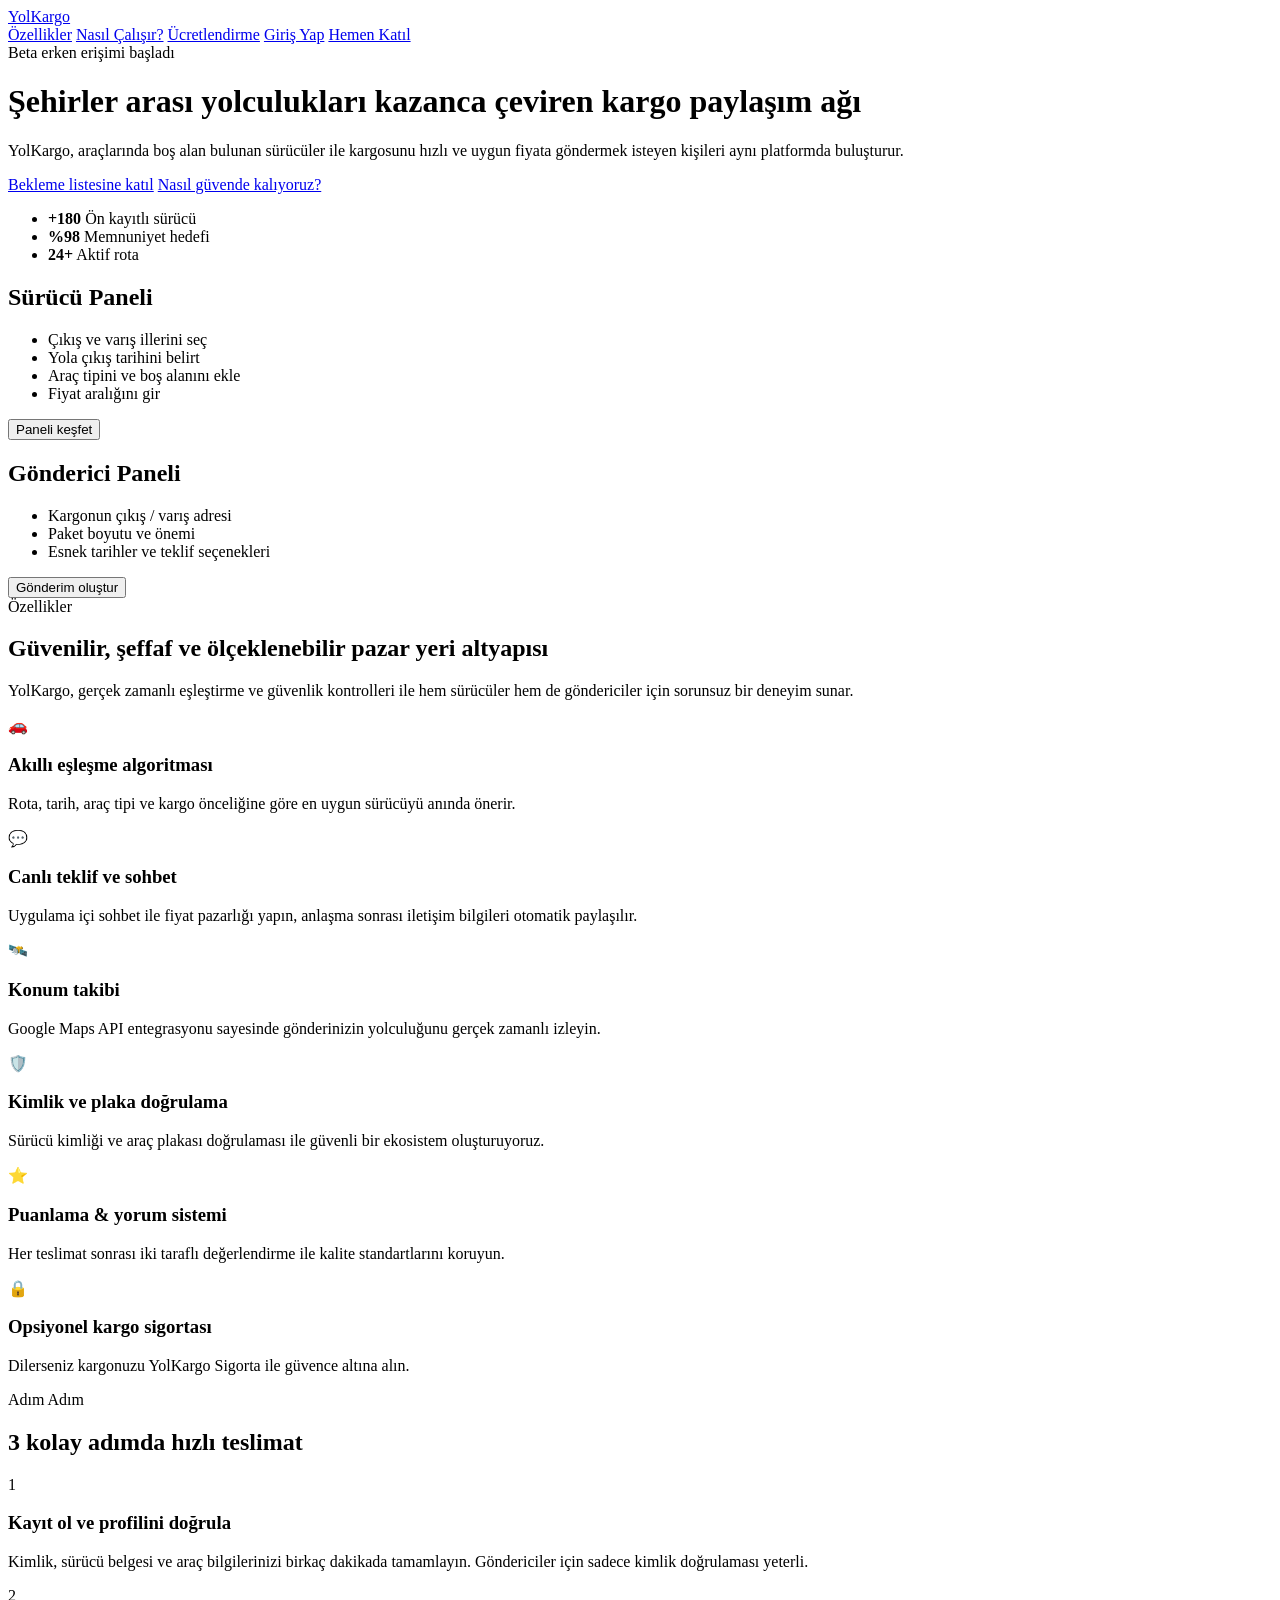
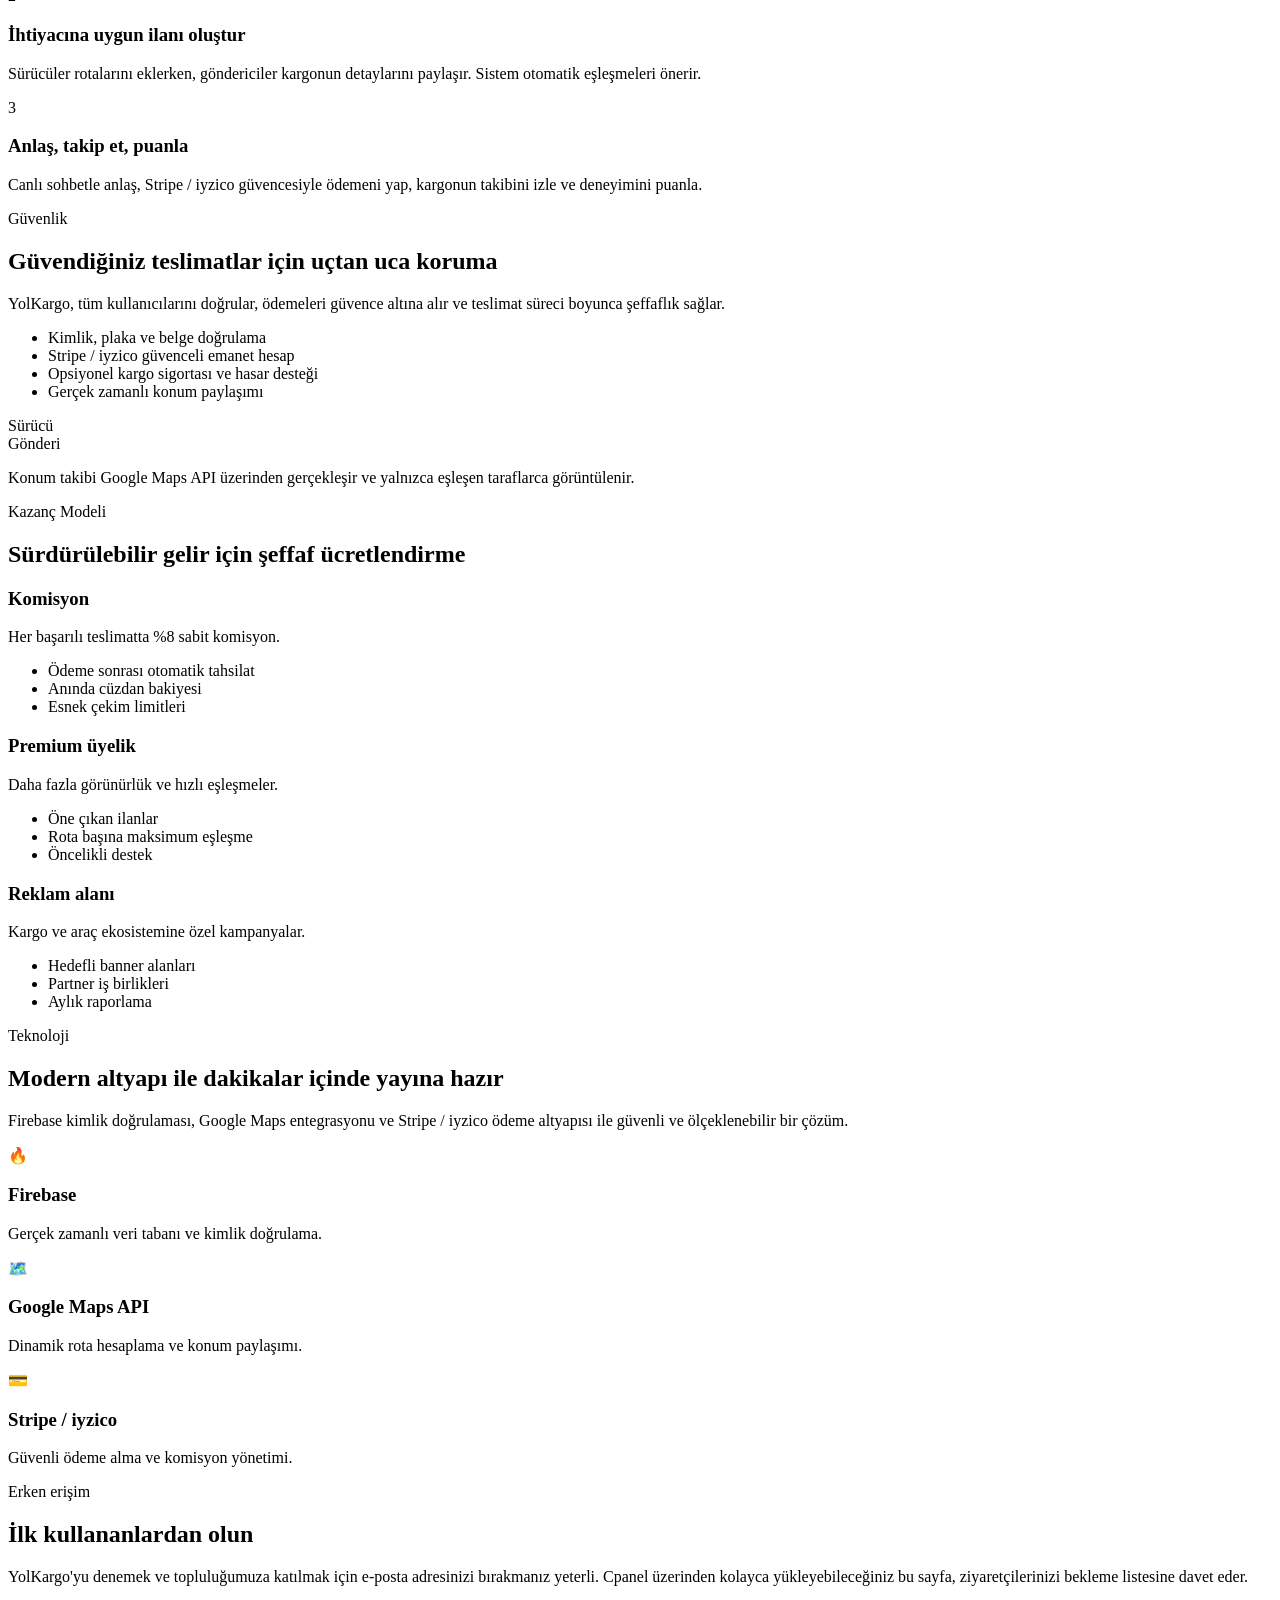
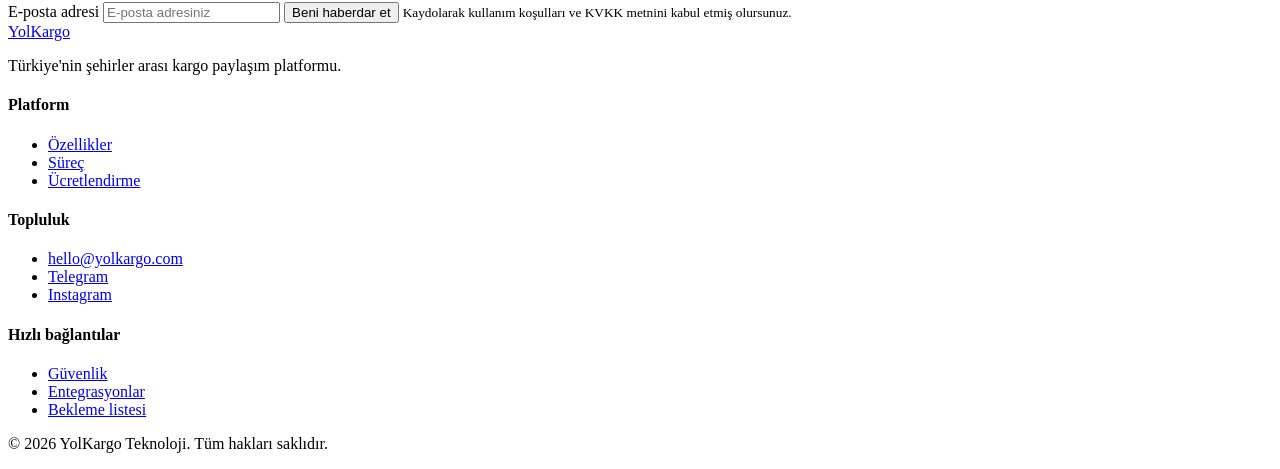
==== web/index.html @ adb01ee3 "Create index.html" ====
<!DOCTYPE html>
<html lang="tr">
  <head>
    <meta charset="UTF-8" />
    <meta name="viewport" content="width=device-width, initial-scale=1.0" />
    <title>YolKargo | Şehirler Arası Yol Arkadaşı Kargo Platformu</title>
    <link rel="preconnect" href="https://fonts.googleapis.com" />
    <link rel="preconnect" href="https://fonts.gstatic.com" crossorigin />
    <link
      href="https://fonts.googleapis.com/css2?family=Inter:wght@400;500;600;700;800&display=swap"
      rel="stylesheet"
    />
    <link rel="stylesheet" href="styles.css" />
  </head>
  <body>
    <header class="hero" id="top">
      <div class="hero__overlay"></div>
      <div class="container hero__content">
        <nav class="nav">
          <a class="logo" href="#top">YolKargo</a>
          <div class="nav__actions">
            <a class="nav__link" href="#features">Özellikler</a>
            <a class="nav__link" href="#process">Nasıl Çalışır?</a>
            <a class="nav__link" href="#pricing">Ücretlendirme</a>
            <a class="button button--ghost" href="#waitlist">Giriş Yap</a>
            <a class="button" href="#waitlist">Hemen Katıl</a>
          </div>
        </nav>
        <div class="hero__grid">
          <div class="hero__text">
            <span class="badge">Beta erken erişimi başladı</span>
            <h1>Şehirler arası yolculukları kazanca çeviren kargo paylaşım ağı</h1>
            <p>
              YolKargo, araçlarında boş alan bulunan sürücüler ile kargosunu hızlı ve uygun fiyata
              göndermek isteyen kişileri aynı platformda buluşturur.
            </p>
            <div class="hero__cta">
              <a class="button button--large" href="#waitlist">Bekleme listesine katıl</a>
              <a class="link" href="#security">Nasıl güvende kalıyoruz?</a>
            </div>
            <ul class="hero__stats">
              <li>
                <strong>+180</strong>
                <span>Ön kayıtlı sürücü</span>
              </li>
              <li>
                <strong>%98</strong>
                <span>Memnuniyet hedefi</span>
              </li>
              <li>
                <strong>24+</strong>
                <span>Aktif rota</span>
              </li>
            </ul>
          </div>
          <div class="hero__card">
            <div class="card card--driver">
              <h2>Sürücü Paneli</h2>
              <ul>
                <li>Çıkış ve varış illerini seç</li>
                <li>Yola çıkış tarihini belirt</li>
                <li>Araç tipini ve boş alanını ekle</li>
                <li>Fiyat aralığını gir</li>
              </ul>
              <button class="button button--ghost">Paneli keşfet</button>
            </div>
            <div class="card card--sender">
              <h2>Gönderici Paneli</h2>
              <ul>
                <li>Kargonun çıkış / varış adresi</li>
                <li>Paket boyutu ve önemi</li>
                <li>Esnek tarihler ve teklif seçenekleri</li>
              </ul>
              <button class="button button--ghost">Gönderim oluştur</button>
            </div>
          </div>
        </div>
      </div>
    </header>

    <main>
      <section class="section" id="features">
        <div class="container">
          <header class="section__header">
            <span class="badge">Özellikler</span>
            <h2>Güvenilir, şeffaf ve ölçeklenebilir pazar yeri altyapısı</h2>
            <p>
              YolKargo, gerçek zamanlı eşleştirme ve güvenlik kontrolleri ile hem sürücüler hem de
              göndericiler için sorunsuz bir deneyim sunar.
            </p>
          </header>
          <div class="grid grid--features">
            <article class="feature">
              <div class="feature__icon">🚗</div>
              <h3>Akıllı eşleşme algoritması</h3>
              <p>
                Rota, tarih, araç tipi ve kargo önceliğine göre en uygun sürücüyü anında önerir.
              </p>
            </article>
            <article class="feature">
              <div class="feature__icon">💬</div>
              <h3>Canlı teklif ve sohbet</h3>
              <p>
                Uygulama içi sohbet ile fiyat pazarlığı yapın, anlaşma sonrası iletişim bilgileri
                otomatik paylaşılır.
              </p>
            </article>
            <article class="feature">
              <div class="feature__icon">🛰️</div>
              <h3>Konum takibi</h3>
              <p>
                Google Maps API entegrasyonu sayesinde gönderinizin yolculuğunu gerçek zamanlı izleyin.
              </p>
            </article>
            <article class="feature">
              <div class="feature__icon">🛡️</div>
              <h3>Kimlik ve plaka doğrulama</h3>
              <p>
                Sürücü kimliği ve araç plakası doğrulaması ile güvenli bir ekosistem oluşturuyoruz.
              </p>
            </article>
            <article class="feature">
              <div class="feature__icon">⭐</div>
              <h3>Puanlama & yorum sistemi</h3>
              <p>
                Her teslimat sonrası iki taraflı değerlendirme ile kalite standartlarını koruyun.
              </p>
            </article>
            <article class="feature">
              <div class="feature__icon">🔒</div>
              <h3>Opsiyonel kargo sigortası</h3>
              <p>
                Dilerseniz kargonuzu YolKargo Sigorta ile güvence altına alın.
              </p>
            </article>
          </div>
        </div>
      </section>

      <section class="section section--alt" id="process">
        <div class="container">
          <header class="section__header">
            <span class="badge">Adım Adım</span>
            <h2>3 kolay adımda hızlı teslimat</h2>
          </header>
          <div class="timeline">
            <div class="timeline__item">
              <div class="timeline__step">1</div>
              <h3>Kayıt ol ve profilini doğrula</h3>
              <p>
                Kimlik, sürücü belgesi ve araç bilgilerinizi birkaç dakikada tamamlayın. Göndericiler
                için sadece kimlik doğrulaması yeterli.
              </p>
            </div>
            <div class="timeline__item">
              <div class="timeline__step">2</div>
              <h3>İhtiyacına uygun ilanı oluştur</h3>
              <p>
                Sürücüler rotalarını eklerken, göndericiler kargonun detaylarını paylaşır. Sistem
                otomatik eşleşmeleri önerir.
              </p>
            </div>
            <div class="timeline__item">
              <div class="timeline__step">3</div>
              <h3>Anlaş, takip et, puanla</h3>
              <p>
                Canlı sohbetle anlaş, Stripe / iyzico güvencesiyle ödemeni yap, kargonun takibini izle
                ve deneyimini puanla.
              </p>
            </div>
          </div>
        </div>
      </section>

      <section class="section" id="security">
        <div class="container security">
          <div class="security__content">
            <span class="badge">Güvenlik</span>
            <h2>Güvendiğiniz teslimatlar için uçtan uca koruma</h2>
            <p>
              YolKargo, tüm kullanıcılarını doğrular, ödemeleri güvence altına alır ve teslimat süreci
              boyunca şeffaflık sağlar.
            </p>
            <ul class="checklist">
              <li>Kimlik, plaka ve belge doğrulama</li>
              <li>Stripe / iyzico güvenceli emanet hesap</li>
              <li>Opsiyonel kargo sigortası ve hasar desteği</li>
              <li>Gerçek zamanlı konum paylaşımı</li>
            </ul>
          </div>
          <div class="security__card">
            <div class="map">
              <div class="map__pin map__pin--driver">Sürücü</div>
              <div class="map__route"></div>
              <div class="map__pin map__pin--sender">Gönderi</div>
            </div>
            <p class="map__caption">
              Konum takibi Google Maps API üzerinden gerçekleşir ve yalnızca eşleşen taraflarca
              görüntülenir.
            </p>
          </div>
        </div>
      </section>

      <section class="section section--alt" id="pricing">
        <div class="container">
          <header class="section__header">
            <span class="badge">Kazanç Modeli</span>
            <h2>Sürdürülebilir gelir için şeffaf ücretlendirme</h2>
          </header>
          <div class="pricing">
            <article class="pricing__card">
              <h3>Komisyon</h3>
              <p>Her başarılı teslimatta %8 sabit komisyon.</p>
              <ul>
                <li>Ödeme sonrası otomatik tahsilat</li>
                <li>Anında cüzdan bakiyesi</li>
                <li>Esnek çekim limitleri</li>
              </ul>
            </article>
            <article class="pricing__card">
              <h3>Premium üyelik</h3>
              <p>Daha fazla görünürlük ve hızlı eşleşmeler.</p>
              <ul>
                <li>Öne çıkan ilanlar</li>
                <li>Rota başına maksimum eşleşme</li>
                <li>Öncelikli destek</li>
              </ul>
            </article>
            <article class="pricing__card">
              <h3>Reklam alanı</h3>
              <p>Kargo ve araç ekosistemine özel kampanyalar.</p>
              <ul>
                <li>Hedefli banner alanları</li>
                <li>Partner iş birlikleri</li>
                <li>Aylık raporlama</li>
              </ul>
            </article>
          </div>
        </div>
      </section>

      <section class="section" id="integrations">
        <div class="container">
          <header class="section__header">
            <span class="badge">Teknoloji</span>
            <h2>Modern altyapı ile dakikalar içinde yayına hazır</h2>
            <p>
              Firebase kimlik doğrulaması, Google Maps entegrasyonu ve Stripe / iyzico ödeme altyapısı
              ile güvenli ve ölçeklenebilir bir çözüm.
            </p>
          </header>
          <div class="integrations">
            <div class="integrations__item">
              <span>🔥</span>
              <h3>Firebase</h3>
              <p>Gerçek zamanlı veri tabanı ve kimlik doğrulama.</p>
            </div>
            <div class="integrations__item">
              <span>🗺️</span>
              <h3>Google Maps API</h3>
              <p>Dinamik rota hesaplama ve konum paylaşımı.</p>
            </div>
            <div class="integrations__item">
              <span>💳</span>
              <h3>Stripe / iyzico</h3>
              <p>Güvenli ödeme alma ve komisyon yönetimi.</p>
            </div>
          </div>
        </div>
      </section>

      <section class="section section--alt waitlist" id="waitlist">
        <div class="container waitlist__content">
          <div>
            <span class="badge">Erken erişim</span>
            <h2>İlk kullananlardan olun</h2>
            <p>
              YolKargo'yu denemek ve topluluğumuza katılmak için e-posta adresinizi bırakmanız yeterli.
              Cpanel üzerinden kolayca yükleyebileceğiniz bu sayfa, ziyaretçilerinizi bekleme listesine
              davet eder.
            </p>
          </div>
          <form class="waitlist__form">
            <label class="sr-only" for="email">E-posta adresi</label>
            <input id="email" type="email" placeholder="E-posta adresiniz" required />
            <button type="submit" class="button button--large">Beni haberdar et</button>
            <small>Kaydolarak kullanım koşulları ve KVKK metnini kabul etmiş olursunuz.</small>
          </form>
        </div>
      </section>
    </main>

    <footer class="footer">
      <div class="container footer__grid">
        <div>
          <a class="logo" href="#top">YolKargo</a>
          <p>Türkiye'nin şehirler arası kargo paylaşım platformu.</p>
        </div>
        <div>
          <h4>Platform</h4>
          <ul>
            <li><a href="#features">Özellikler</a></li>
            <li><a href="#process">Süreç</a></li>
            <li><a href="#pricing">Ücretlendirme</a></li>
          </ul>
        </div>
        <div>
          <h4>Topluluk</h4>
          <ul>
            <li><a href="mailto:hello@yolkargo.com">hello@yolkargo.com</a></li>
            <li><a href="https://t.me/yolkargo" target="_blank" rel="noreferrer">Telegram</a></li>
            <li><a href="https://instagram.com/yolkargo" target="_blank" rel="noreferrer">Instagram</a></li>
          </ul>
        </div>
        <div>
          <h4>Hızlı bağlantılar</h4>
          <ul>
            <li><a href="#security">Güvenlik</a></li>
            <li><a href="#integrations">Entegrasyonlar</a></li>
            <li><a href="#waitlist">Bekleme listesi</a></li>
          </ul>
        </div>
      </div>
      <div class="footer__bottom">
        <p>© <span id="year"></span> YolKargo Teknoloji. Tüm hakları saklıdır.</p>
      </div>
    </footer>

    <script>
      document.getElementById('year').textContent = new Date().getFullYear();
    </script>
  </body>
</html>
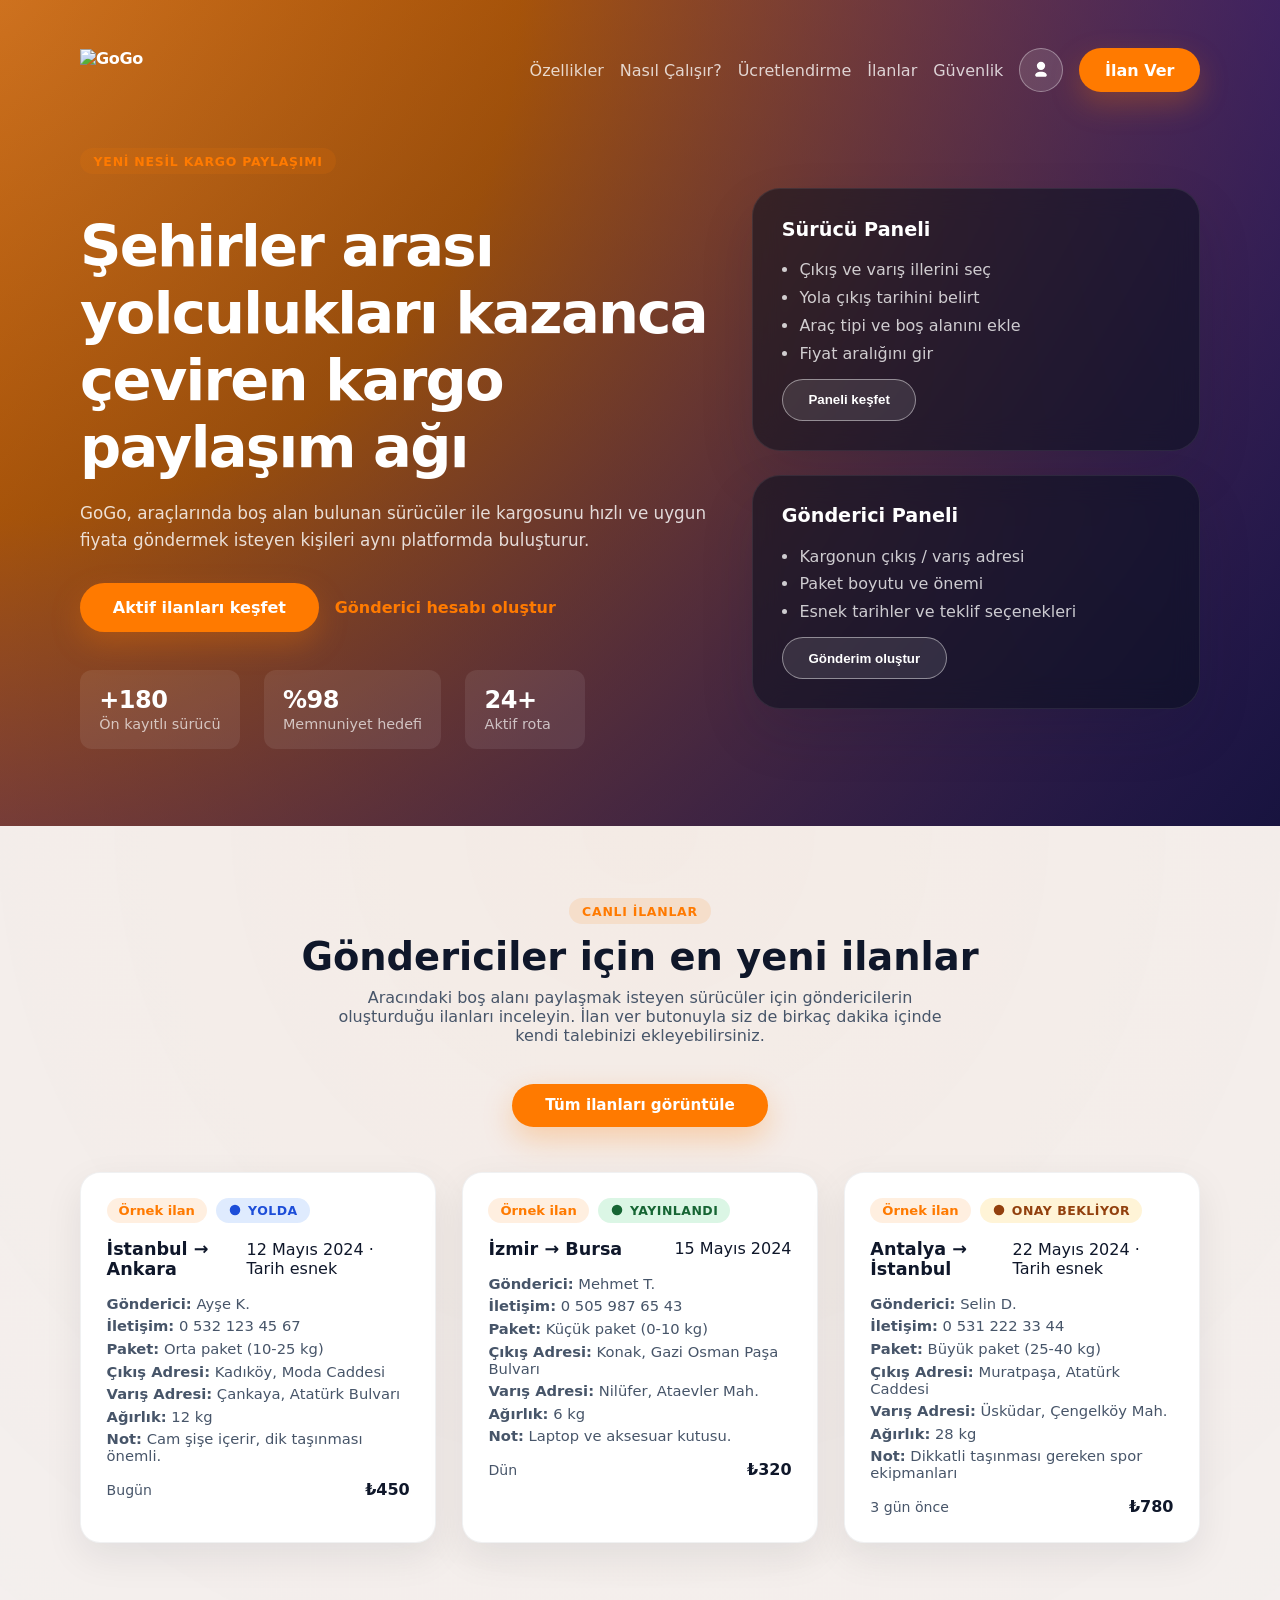
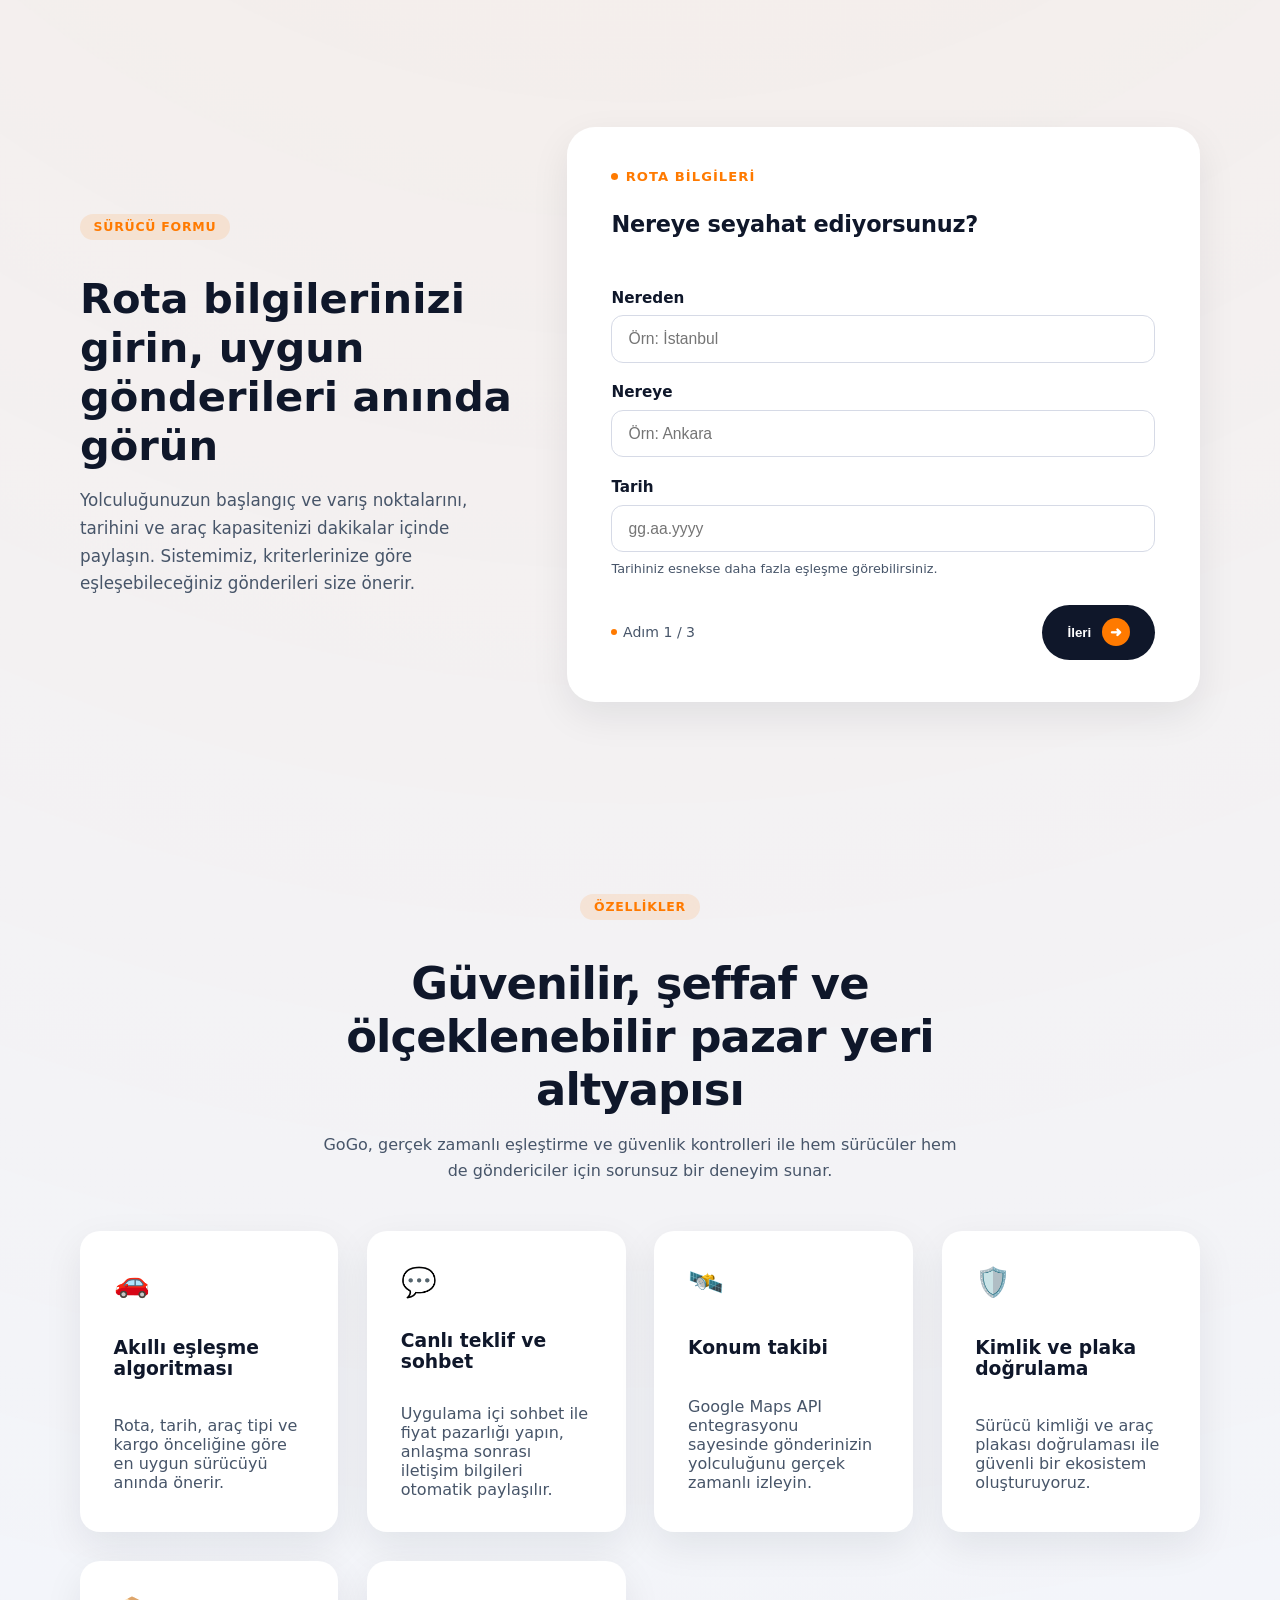
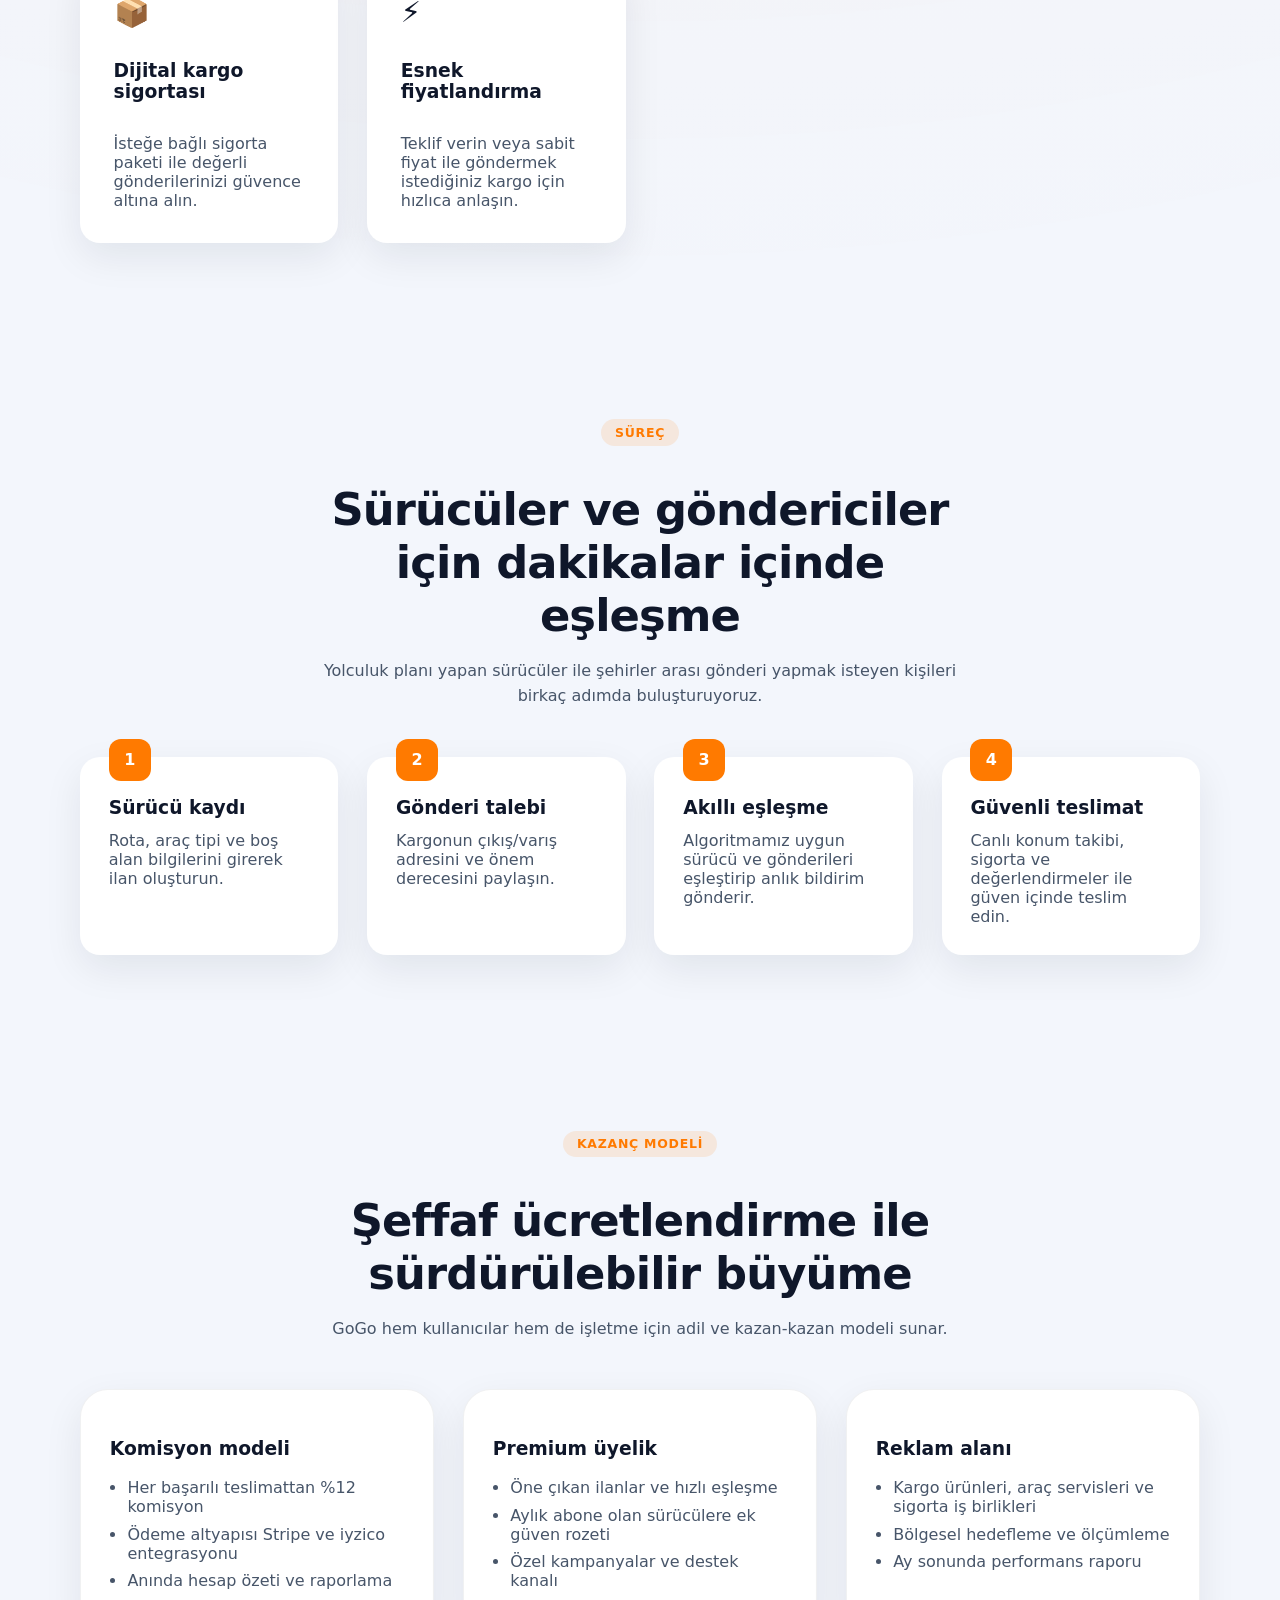
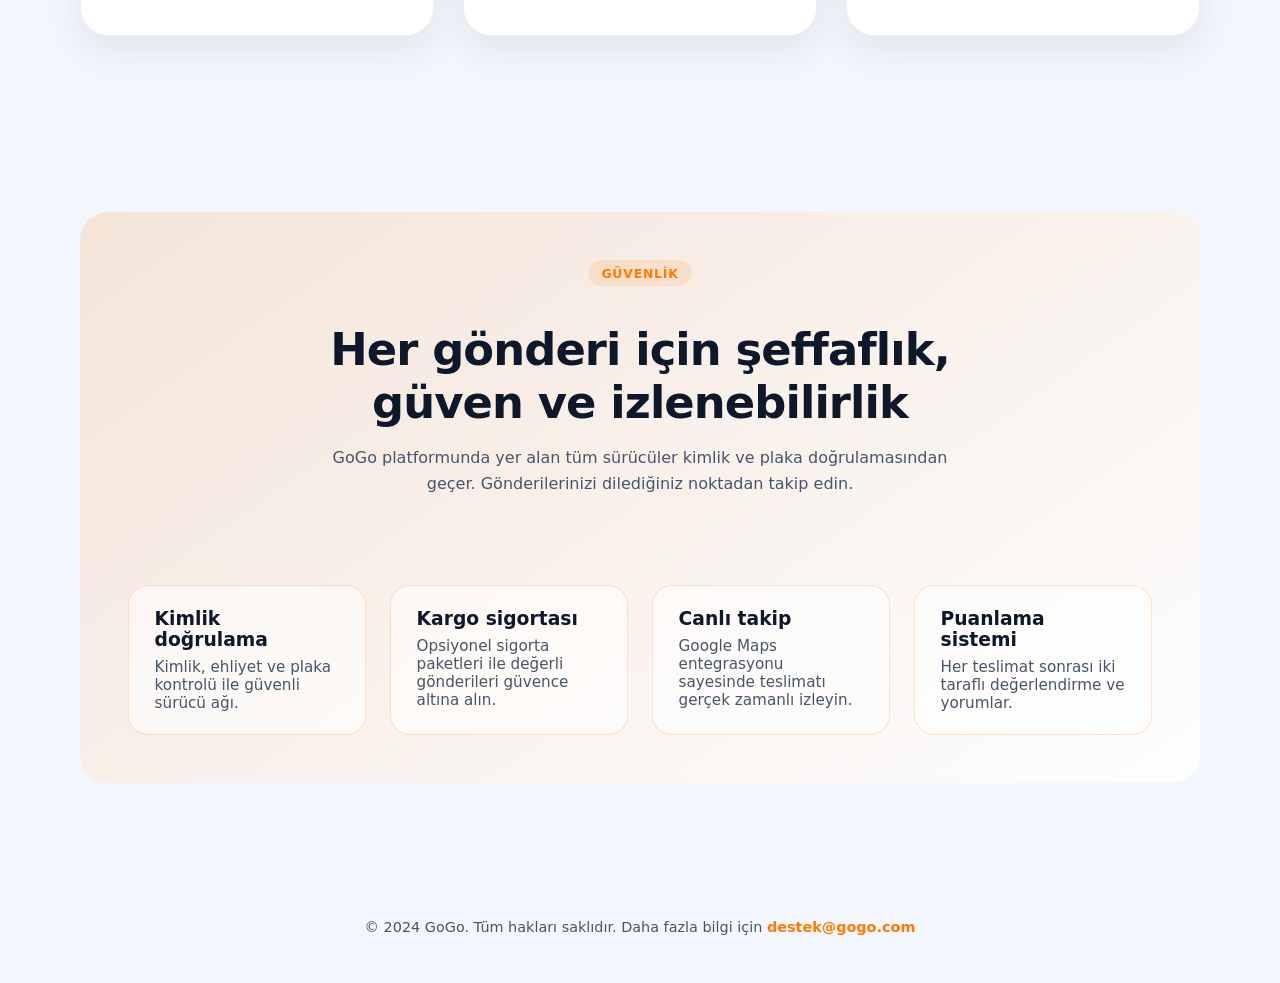
==== commit 972c4df9: "Update index.html" ====
--- a/web/index.html
+++ b/web/index.html
@@ -2,41 +2,1054 @@
 <html lang="tr">
   <head>
     <meta charset="UTF-8" />
-    <meta name="viewport" content="width=device-width, initial-scale=1.0" />
-    <title>YolKargo | Şehirler Arası Yol Arkadaşı Kargo Platformu</title>
+    <meta name="viewport" content="width=device-width, initial-scale=1" />
+    <title>GoGo | Şehirler Arası Kargo Paylaşım Platformu</title>
     <link rel="preconnect" href="https://fonts.googleapis.com" />
     <link rel="preconnect" href="https://fonts.gstatic.com" crossorigin />
     <link
       href="https://fonts.googleapis.com/css2?family=Inter:wght@400;500;600;700;800&display=swap"
       rel="stylesheet"
     />
-    <link rel="stylesheet" href="styles.css" />
+    <style>
+      :root {
+        --bg-dark: #090f1d;
+        --bg-light: #f3f6fc;
+        --bg-alt: #ffffff;
+        --accent: #ff7a00;
+        --accent-dark: #ff6700;
+        --text-dark: #0f172a;
+        --text-muted: #475569;
+        --border: #d6dae6;
+        --radius-lg: 28px;
+        --radius-md: 20px;
+        --radius-sm: 12px;
+        --shadow-soft: 0 24px 55px rgba(15, 23, 42, 0.12);
+        --shadow-card: 0 14px 38px rgba(15, 23, 42, 0.08);
+      }
+
+      *,
+      *::before,
+      *::after {
+        box-sizing: border-box;
+      }
+
+      [hidden] {
+        display: none !important;
+      }
+
+      body {
+        margin: 0;
+        font-family: "Inter", system-ui, -apple-system, "Segoe UI", sans-serif;
+        background: var(--bg-light);
+        color: var(--text-dark);
+      }
+
+      img {
+        display: block;
+        max-width: 100%;
+      }
+
+      a {
+        color: inherit;
+        text-decoration: none;
+      }
+
+      .container {
+        width: min(1120px, 92vw);
+        margin: 0 auto;
+      }
+
+      .badge {
+        display: inline-flex;
+        align-items: center;
+        gap: 0.5rem;
+        padding: 0.35rem 0.85rem;
+        border-radius: 999px;
+        background: rgba(255, 122, 0, 0.12);
+        color: var(--accent);
+        font-weight: 600;
+        font-size: 0.78rem;
+        letter-spacing: 0.06em;
+        text-transform: uppercase;
+      }
+
+      .button {
+        display: inline-flex;
+        align-items: center;
+        justify-content: center;
+        padding: 0.78rem 1.6rem;
+        border-radius: 999px;
+        border: none;
+        font-weight: 600;
+        background: var(--accent);
+        color: #fff;
+        cursor: pointer;
+        transition: transform 0.2s ease, box-shadow 0.2s ease;
+        box-shadow: 0 12px 30px rgba(255, 122, 0, 0.28);
+      }
+
+      .button--large {
+        padding: 0.95rem 2.05rem;
+        font-size: 1rem;
+      }
+
+      .button--ghost {
+        background: rgba(255, 255, 255, 0.1);
+        color: #fff;
+        border: 1px solid rgba(255, 255, 255, 0.45);
+        box-shadow: none;
+      }
+
+      .button:hover {
+        transform: translateY(-2px);
+        box-shadow: 0 16px 36px rgba(255, 122, 0, 0.35);
+      }
+
+      .link {
+        font-weight: 600;
+        color: var(--accent);
+      }
+
+      .listings {
+        padding: 4.5rem 0 1.5rem;
+      }
+
+      .listings__header {
+        display: flex;
+        flex-direction: column;
+        gap: 0.6rem;
+        margin-bottom: 2.8rem;
+        text-align: center;
+      }
+
+      .listings__header span {
+        align-self: center;
+      }
+
+      .listings__header h2 {
+        margin: 0;
+        font-size: clamp(1.8rem, 2vw + 1rem, 2.4rem);
+      }
+
+      .listings__actions {
+        display: flex;
+        justify-content: center;
+        margin-top: 1.8rem;
+      }
+
+      .listings__actions .button {
+        font-size: 0.95rem;
+        padding-inline: 2.1rem;
+      }
+
+      .listings__header p {
+        margin: 0;
+        color: var(--text-muted);
+        max-width: 620px;
+        margin-inline: auto;
+      }
+
+      .alert {
+        padding: 1rem 1.2rem;
+        border-radius: var(--radius-sm);
+        border: 1px solid transparent;
+        font-size: 0.95rem;
+        margin-bottom: 1.5rem;
+      }
+
+      .alert--success {
+        background: rgba(56, 189, 98, 0.12);
+        border-color: rgba(22, 163, 74, 0.24);
+        color: #166534;
+      }
+
+      .listings__grid {
+        display: grid;
+        grid-template-columns: repeat(auto-fit, minmax(260px, 1fr));
+        gap: 1.6rem;
+      }
+
+      .listing-card {
+        background: var(--bg-alt);
+        border-radius: var(--radius-md);
+        padding: 1.6rem;
+        box-shadow: var(--shadow-card);
+        display: flex;
+        flex-direction: column;
+        gap: 1rem;
+        border: 1px solid rgba(15, 23, 42, 0.06);
+      }
+
+      .listing-card__meta {
+        display: flex;
+        align-items: center;
+        gap: 0.6rem;
+        flex-wrap: wrap;
+      }
+
+      .listing-card__route {
+        display: flex;
+        align-items: center;
+        justify-content: space-between;
+        gap: 0.6rem;
+      }
+
+      .listing-card__route strong {
+        font-size: 1.1rem;
+      }
+
+      .listing-card__chip {
+        background: rgba(255, 122, 0, 0.12);
+        color: var(--accent);
+        font-weight: 600;
+        border-radius: 999px;
+        padding: 0.3rem 0.75rem;
+        font-size: 0.82rem;
+        align-self: flex-start;
+      }
+
+      .listing-card__status {
+        display: inline-flex;
+        align-items: center;
+        gap: 0.35rem;
+        border-radius: 999px;
+        padding: 0.3rem 0.75rem;
+        font-size: 0.78rem;
+        font-weight: 600;
+        text-transform: uppercase;
+        letter-spacing: 0.04em;
+        background: rgba(15, 23, 42, 0.08);
+        color: var(--text-dark);
+      }
+
+      .listing-card__status svg {
+        width: 14px;
+        height: 14px;
+      }
+
+      .listing-card__status--pending {
+        background: rgba(251, 191, 36, 0.18);
+        color: #92400e;
+      }
+
+      .listing-card__status--approved {
+        background: rgba(34, 197, 94, 0.16);
+        color: #166534;
+      }
+
+      .listing-card__status--in_transit {
+        background: rgba(59, 130, 246, 0.16);
+        color: #1d4ed8;
+      }
+
+      .listing-card__status--delivered {
+        background: rgba(16, 185, 129, 0.18);
+        color: #0f766e;
+      }
+
+      .listing-card__status--cancelled {
+        background: rgba(248, 113, 113, 0.18);
+        color: #b91c1c;
+      }
+
+      .listing-card__status--archived {
+        background: rgba(148, 163, 184, 0.22);
+        color: #475569;
+      }
+
+      .listing-card__details {
+        display: grid;
+        gap: 0.35rem;
+        font-size: 0.92rem;
+        color: var(--text-muted);
+      }
+
+      .listing-card__footer {
+        display: flex;
+        align-items: center;
+        justify-content: space-between;
+        font-size: 0.88rem;
+        color: var(--text-muted);
+      }
+
+      .listing-card__footer strong {
+        color: var(--text-dark);
+        font-size: 1rem;
+      }
+
+      .empty-state {
+        text-align: center;
+        color: var(--text-muted);
+        padding: 2.4rem 1rem;
+        border: 2px dashed rgba(15, 23, 42, 0.12);
+        border-radius: var(--radius-md);
+      }
+
+      .form-preview {
+        display: grid;
+        grid-template-columns: repeat(12, 1fr);
+        gap: 3rem;
+        align-items: center;
+        padding: 4.5rem 0 1rem;
+      }
+
+      .form-preview__content {
+        grid-column: span 5;
+      }
+
+      .form-preview__content h2 {
+        font-size: clamp(1.9rem, 2.2vw + 1.1rem, 2.6rem);
+        margin-bottom: 1rem;
+      }
+
+      .form-preview__content p {
+        font-size: 1.05rem;
+        color: var(--text-muted);
+        line-height: 1.65;
+      }
+
+      .form-card {
+        grid-column: span 7;
+        background: var(--bg-alt);
+        border-radius: var(--radius-lg);
+        padding: 2.6rem 2.8rem;
+        box-shadow: var(--shadow-card);
+        display: flex;
+        flex-direction: column;
+        gap: 1.8rem;
+      }
+
+      .form-card__header {
+        display: flex;
+        flex-direction: column;
+        gap: 0.35rem;
+      }
+
+      .form-card__badge {
+        display: inline-flex;
+        align-items: center;
+        gap: 0.45rem;
+        color: var(--accent);
+        font-weight: 600;
+        font-size: 0.82rem;
+        text-transform: uppercase;
+        letter-spacing: 0.08em;
+      }
+
+      .form-card__badge span {
+        width: 7px;
+        height: 7px;
+        background: var(--accent);
+        border-radius: 50%;
+      }
+
+      .form-card__title {
+        font-size: 1.4rem;
+        letter-spacing: -0.01em;
+      }
+
+      .form-grid {
+        display: grid;
+        gap: 1.3rem;
+      }
+
+      .form-group {
+        display: flex;
+        flex-direction: column;
+        gap: 0.55rem;
+      }
+
+      .form-label {
+        font-weight: 600;
+        color: var(--text-dark);
+        font-size: 0.95rem;
+      }
+
+      .form-input {
+        padding: 0.85rem 1rem;
+        border-radius: var(--radius-sm);
+        border: 1px solid var(--border);
+        font-size: 0.98rem;
+        transition: border-color 0.2s ease, box-shadow 0.2s ease;
+        background: #fff;
+      }
+
+      .form-input:focus {
+        outline: none;
+        border-color: var(--accent);
+        box-shadow: 0 0 0 4px rgba(255, 122, 0, 0.12);
+      }
+
+      .form-hint {
+        font-size: 0.8rem;
+        color: var(--text-muted);
+      }
+
+      .form-card__footer {
+        display: flex;
+        align-items: center;
+        justify-content: space-between;
+        gap: 1rem;
+        flex-wrap: wrap;
+      }
+
+      .form-card__steps {
+        display: inline-flex;
+        align-items: center;
+        gap: 0.35rem;
+        font-size: 0.88rem;
+        color: var(--text-muted);
+      }
+
+      .form-card__steps::before {
+        content: "";
+        width: 6px;
+        height: 6px;
+        background: var(--accent);
+        border-radius: 50%;
+        display: inline-block;
+      }
+
+      .form-card__submit {
+        display: inline-flex;
+        align-items: center;
+        gap: 0.65rem;
+        padding: 0.85rem 1.6rem;
+        border-radius: 999px;
+        border: none;
+        background: var(--text-dark);
+        color: #fff;
+        font-weight: 600;
+        cursor: pointer;
+        transition: transform 0.2s ease, box-shadow 0.2s ease;
+      }
+
+      .form-card__submit span {
+        display: inline-flex;
+        width: 28px;
+        height: 28px;
+        border-radius: 50%;
+        background: var(--accent);
+        align-items: center;
+        justify-content: center;
+        font-size: 0.9rem;
+      }
+
+      .form-card__submit:hover {
+        transform: translateY(-2px);
+        box-shadow: 0 12px 24px rgba(15, 23, 42, 0.18);
+      }
+
+      header.hero {
+        position: relative;
+        overflow: hidden;
+        color: #fff;
+        background: radial-gradient(circle at top left, #ff8a1f, #ff7a00 34%, #6b2cff);
+      }
+
+      .hero__overlay {
+        position: absolute;
+        inset: 0;
+        background: linear-gradient(135deg, rgba(9, 15, 29, 0.2), rgba(9, 15, 29, 0.85));
+      }
+
+      .hero__content {
+        position: relative;
+        padding: 3rem 0 4.8rem;
+      }
+
+      .nav {
+        display: flex;
+        align-items: center;
+        justify-content: space-between;
+        gap: 1.5rem;
+        margin-bottom: 3.5rem;
+      }
+
+      .nav__actions {
+        display: flex;
+        align-items: center;
+        gap: 1rem;
+        flex-wrap: wrap;
+      }
+
+      .nav__profile {
+        position: relative;
+      }
+
+      .nav__profile-trigger {
+        display: inline-flex;
+        align-items: center;
+        justify-content: center;
+        width: 44px;
+        height: 44px;
+        border-radius: 50%;
+        border: 1px solid rgba(255, 255, 255, 0.35);
+        background: rgba(255, 255, 255, 0.12);
+        color: #fff;
+        cursor: pointer;
+        transition: transform 0.2s ease, background 0.2s ease, border-color 0.2s ease;
+      }
+
+      .nav__profile-trigger:hover,
+      .nav__profile-trigger[aria-expanded="true"] {
+        transform: translateY(-1px);
+        background: rgba(255, 255, 255, 0.18);
+        border-color: rgba(255, 255, 255, 0.6);
+      }
+
+      .nav__profile-trigger svg {
+        width: 20px;
+        height: 20px;
+      }
+
+      .nav__profile-menu {
+        position: absolute;
+        top: calc(100% + 0.75rem);
+        right: 0;
+        min-width: 230px;
+        padding: 1rem;
+        border-radius: var(--radius-sm);
+        background: #fff;
+        color: var(--text-dark);
+        box-shadow: var(--shadow-card);
+        display: grid;
+        gap: 0.35rem;
+        z-index: 20;
+      }
+
+      .nav__profile-header {
+        display: flex;
+        flex-direction: column;
+        gap: 0.15rem;
+        margin-bottom: 0.35rem;
+      }
+
+      .nav__profile-name {
+        font-weight: 600;
+        font-size: 0.98rem;
+      }
+
+      .nav__profile-role {
+        font-size: 0.82rem;
+        color: var(--text-muted);
+      }
+
+      .nav__profile-divider {
+        height: 1px;
+        background: rgba(15, 23, 42, 0.08);
+        margin: 0.25rem 0 0.35rem;
+      }
+
+      .nav__profile-link {
+        display: inline-flex;
+        align-items: center;
+        gap: 0.55rem;
+        padding: 0.55rem 0.65rem;
+        border-radius: 10px;
+        font-weight: 500;
+        font-size: 0.92rem;
+        color: inherit;
+        transition: background 0.2s ease;
+      }
+
+      .nav__profile-link svg {
+        width: 18px;
+        height: 18px;
+      }
+
+      .nav__profile-link:hover {
+        background: rgba(15, 23, 42, 0.06);
+      }
+
+      .nav__profile-link--danger {
+        color: #dc2626;
+      }
+
+      .nav__profile-link--danger:hover {
+        background: rgba(220, 38, 38, 0.08);
+      }
+
+      .nav__profile-link--primary {
+        background: rgba(255, 122, 0, 0.12);
+        color: var(--accent);
+        font-weight: 600;
+      }
+
+      .nav__profile-link--primary:hover {
+        background: rgba(255, 122, 0, 0.22);
+      }
+
+      .logo {
+        display: inline-flex;
+        align-items: center;
+        gap: 0.6rem;
+        font-weight: 700;
+        letter-spacing: -0.02em;
+      }
+
+      .logo img {
+        height: 42px;
+        width: auto;
+        display: block;
+      }
+
+      .nav__link {
+        color: rgba(255, 255, 255, 0.78);
+        font-weight: 500;
+      }
+
+      .nav__link:hover {
+        color: #fff;
+      }
+
+      .hero__grid {
+        display: grid;
+        grid-template-columns: repeat(12, 1fr);
+        gap: 2rem;
+        align-items: center;
+      }
+
+      .hero__text {
+        grid-column: span 7;
+      }
+
+      .hero__text h1 {
+        font-size: clamp(2.3rem, 3.2vw + 1.5rem, 3.6rem);
+        letter-spacing: -0.03em;
+        margin-bottom: 1.2rem;
+      }
+
+      .hero__text p {
+        font-size: 1.05rem;
+        line-height: 1.6;
+        color: rgba(255, 255, 255, 0.82);
+        margin-bottom: 1.8rem;
+      }
+
+      .hero__cta {
+        display: flex;
+        flex-wrap: wrap;
+        gap: 1rem;
+        align-items: center;
+        margin-bottom: 2.4rem;
+      }
+
+      .hero__stats {
+        display: flex;
+        gap: 1.5rem;
+        padding: 0;
+        margin: 0;
+        list-style: none;
+      }
+
+      .hero__stats li {
+        padding: 1rem 1.2rem;
+        border-radius: var(--radius-sm);
+        background: rgba(255, 255, 255, 0.08);
+        min-width: 120px;
+      }
+
+      .hero__stats strong {
+        display: block;
+        font-size: 1.5rem;
+        letter-spacing: -0.02em;
+      }
+
+      .hero__stats span {
+        color: rgba(255, 255, 255, 0.68);
+        font-size: 0.9rem;
+      }
+
+      .hero__card {
+        grid-column: span 5;
+        display: grid;
+        gap: 1.5rem;
+      }
+
+      .card {
+        padding: 1.8rem;
+        border-radius: var(--radius-lg);
+        background: rgba(9, 15, 29, 0.55);
+        border: 1px solid rgba(255, 255, 255, 0.08);
+        backdrop-filter: blur(14px);
+        box-shadow: var(--shadow-soft);
+      }
+
+      .card h2 {
+        margin-top: 0;
+        margin-bottom: 1.2rem;
+        font-size: 1.2rem;
+      }
+
+      .card ul {
+        padding-left: 1.1rem;
+        display: grid;
+        gap: 0.55rem;
+        color: rgba(255, 255, 255, 0.78);
+      }
+
+      main {
+        background: radial-gradient(circle at top, rgba(255, 122, 0, 0.09), transparent 55%),
+          var(--bg-light);
+      }
+
+      .section {
+        padding: 5.5rem 0;
+      }
+
+      .section__header {
+        text-align: center;
+        max-width: 640px;
+        margin: 0 auto 3rem;
+      }
+
+      .section__header h2 {
+        font-size: clamp(1.8rem, 2.7vw + 1.2rem, 2.8rem);
+        margin-bottom: 0.75rem;
+        letter-spacing: -0.02em;
+      }
+
+      .section__header p {
+        color: var(--text-muted);
+        line-height: 1.6;
+      }
+
+      .grid {
+        display: grid;
+        gap: 1.8rem;
+      }
+
+      .grid--features {
+        grid-template-columns: repeat(auto-fit, minmax(240px, 1fr));
+      }
+
+      .feature {
+        background: var(--bg-alt);
+        border-radius: var(--radius-md);
+        padding: 2.1rem;
+        box-shadow: var(--shadow-card);
+        display: grid;
+        gap: 0.8rem;
+      }
+
+      .feature__icon {
+        font-size: 1.8rem;
+      }
+
+      .feature p {
+        margin: 0;
+        color: var(--text-muted);
+      }
+
+      .cards {
+        grid-template-columns: repeat(auto-fit, minmax(280px, 1fr));
+      }
+
+      .cards .card {
+        background: var(--bg-alt);
+        color: var(--text-dark);
+        border: 1px solid rgba(15, 23, 42, 0.06);
+        backdrop-filter: none;
+        box-shadow: var(--shadow-card);
+      }
+
+      .cards .card ul {
+        color: var(--text-muted);
+      }
+
+      .process {
+        grid-template-columns: repeat(auto-fit, minmax(220px, 1fr));
+        counter-reset: step;
+      }
+
+      .process__item {
+        position: relative;
+        background: var(--bg-alt);
+        border-radius: var(--radius-md);
+        padding: 2rem 1.8rem 1.8rem;
+        box-shadow: var(--shadow-card);
+      }
+
+      .process__item::before {
+        counter-increment: step;
+        content: counter(step);
+        position: absolute;
+        top: -18px;
+        left: 1.8rem;
+        width: 42px;
+        height: 42px;
+        border-radius: 12px;
+        background: var(--accent);
+        color: #fff;
+        display: grid;
+        place-items: center;
+        font-weight: 700;
+      }
+
+      .process__item h3 {
+        margin-top: 0.5rem;
+        margin-bottom: 0.8rem;
+      }
+
+      .process__item p {
+        margin: 0;
+        color: var(--text-muted);
+      }
+
+      .highlight {
+        display: grid;
+        gap: 1.5rem;
+        background: linear-gradient(145deg, rgba(255, 122, 0, 0.14), rgba(255, 255, 255, 0.85));
+        border-radius: var(--radius-lg);
+        padding: 3rem;
+        align-items: center;
+      }
+
+      .highlight__grid {
+        display: grid;
+        grid-template-columns: repeat(auto-fit, minmax(220px, 1fr));
+        gap: 1.5rem;
+      }
+
+      .highlight__item {
+        background: rgba(255, 255, 255, 0.58);
+        border-radius: var(--radius-md);
+        padding: 1.4rem 1.6rem;
+        border: 1px solid rgba(255, 122, 0, 0.22);
+      }
+
+      .highlight__item h3 {
+        margin: 0 0 0.5rem;
+      }
+
+      .highlight__item p {
+        margin: 0;
+        color: var(--text-muted);
+        font-size: 0.95rem;
+      }
+
+      .cta {
+        background: var(--bg-dark);
+        color: #fff;
+        border-radius: var(--radius-lg);
+        padding: 3.6rem 3rem;
+        display: grid;
+        gap: 1.6rem;
+        text-align: center;
+        box-shadow: var(--shadow-soft);
+      }
+
+      .cta h2 {
+        margin: 0;
+        font-size: clamp(1.8rem, 2.5vw + 1.2rem, 2.7rem);
+      }
+
+      .cta p {
+        margin: 0;
+        color: rgba(255, 255, 255, 0.72);
+      }
+
+      footer {
+        padding: 3rem 0;
+        text-align: center;
+        color: var(--text-muted);
+        font-size: 0.9rem;
+      }
+
+      footer a {
+        color: var(--accent);
+        font-weight: 600;
+      }
+
+      @media (max-width: 900px) {
+        .nav {
+          flex-direction: column;
+          align-items: flex-start;
+        }
+
+        .hero__grid {
+          grid-template-columns: 1fr;
+        }
+
+        .hero__text,
+        .hero__card {
+          grid-column: span 12;
+        }
+
+        .card {
+          background: rgba(9, 15, 29, 0.75);
+        }
+
+        .form-preview {
+          grid-template-columns: 1fr;
+          padding: 3.2rem 0 0;
+        }
+
+        .form-preview__content,
+        .form-card {
+          grid-column: span 12;
+        }
+      }
+
+      @media (max-width: 640px) {
+        .nav__actions {
+          justify-content: flex-start;
+        }
+
+        .hero__stats {
+          flex-direction: column;
+          align-items: flex-start;
+        }
+
+        .section {
+          padding: 4rem 0;
+        }
+
+        .listings {
+          padding: 3.6rem 0 1.2rem;
+        }
+
+        .listings__header {
+          margin-bottom: 2rem;
+        }
+
+        .highlight {
+          padding: 2.4rem;
+        }
+
+        .cta {
+          padding: 3rem 2rem;
+        }
+
+        .form-card {
+          padding: 2rem;
+        }
+
+        .form-card__footer {
+          flex-direction: column;
+          align-items: flex-start;
+        }
+      }
+    </style>
   </head>
   <body>
     <header class="hero" id="top">
       <div class="hero__overlay"></div>
       <div class="container hero__content">
         <nav class="nav">
-          <a class="logo" href="#top">YolKargo</a>
+          <a class="logo" href="#top" aria-label="GoGo ana sayfa">
+            <img src="assets/gogo-logo.svg" alt="GoGo" />
+          </a>
           <div class="nav__actions">
             <a class="nav__link" href="#features">Özellikler</a>
             <a class="nav__link" href="#process">Nasıl Çalışır?</a>
             <a class="nav__link" href="#pricing">Ücretlendirme</a>
-            <a class="button button--ghost" href="#waitlist">Giriş Yap</a>
-            <a class="button" href="#waitlist">Hemen Katıl</a>
+            <a class="nav__link" href="ilanlar.html">İlanlar</a>
+            <a class="nav__link" href="#security">Güvenlik</a>
+            <div class="nav__profile" data-auth-profile hidden>
+              <button
+                class="nav__profile-trigger"
+                type="button"
+                data-auth-profile-trigger
+                aria-haspopup="true"
+                aria-expanded="false"
+                aria-label="Hesap menüsünü aç"
+              >
+                <svg fill="none" height="24" viewBox="0 0 24 24" width="24" xmlns="http://www.w3.org/2000/svg">
+                  <path
+                    d="M12 12a5 5 0 1 0-5-5 5 5 0 0 0 5 5Zm0 2c-4 0-7 2-7 4.2 0 1.1.9 1.8 2.5 1.8h9c1.6 0 2.5-.7 2.5-1.8C19 16 16 14 12 14Z"
+                    fill="currentColor"
+                  />
+                </svg>
+              </button>
+              <div class="nav__profile-menu" data-auth-profile-menu hidden role="menu">
+                <div class="nav__profile-header">
+                  <span class="nav__profile-name" data-auth-name>Hesabım</span>
+                  <span class="nav__profile-role" data-auth-role></span>
+                </div>
+                <div class="nav__profile-divider"></div>
+                <a
+                  class="nav__profile-link nav__profile-link--primary"
+                  data-auth-trigger="login"
+                  data-auth-role="sender"
+                  href="giris.html"
+                  role="menuitem"
+                >
+                  <svg fill="none" height="20" viewBox="0 0 24 24" width="20" xmlns="http://www.w3.org/2000/svg">
+                    <path
+                      d="M14 3h7v18h-7v-2h5V5h-5ZM3.29 11.29l3-3 1.42 1.42L6.41 11H16v2H6.41l1.3 1.29-1.42 1.42-3-3a1 1 0 0 1 0-1.42Z"
+                      fill="currentColor"
+                    />
+                  </svg>
+                  Giriş Yap / Kayıt Ol
+                </a>
+                <a class="nav__profile-link" href="ilanlar.html#my" data-auth-visible="sender" role="menuitem">
+                  <svg fill="none" height="20" viewBox="0 0 24 24" width="20" xmlns="http://www.w3.org/2000/svg">
+                    <path
+                      d="M5 5a2 2 0 0 1 2-2h10a2 2 0 0 1 2 2v12a2 2 0 0 1-2 2H7a2 2 0 0 1-2-2Zm2 0h10v1H7Zm0 3h10v9H7Zm2 2v2h6v-2Z"
+                      fill="currentColor"
+                    />
+                  </svg>
+                  İlanlarım
+                </a>
+                <a class="nav__profile-link" href="randevu.html" data-auth-visible="sender" role="menuitem">
+                  <svg fill="none" height="20" viewBox="0 0 24 24" width="20" xmlns="http://www.w3.org/2000/svg">
+                    <path
+                      d="M7 3h2v2h6V3h2v2h3v16H4V5h3Zm12 6H5v10h14Zm-9 3h2v2H10Zm4 0h2v2h-2Z"
+                      fill="currentColor"
+                    />
+                  </svg>
+                  Kargo Durumlarım
+                </a>
+                <a class="nav__profile-link" href="randevu.html#hareket" data-auth-visible="driver" role="menuitem">
+                  <svg fill="none" height="20" viewBox="0 0 24 24" width="20" xmlns="http://www.w3.org/2000/svg">
+                    <path
+                      d="M4 5h4l2 3h10v6h-3l-2 3H4Zm2 2v8h8.17l2-3H18V10H9.83l-2-3Z"
+                      fill="currentColor"
+                    />
+                  </svg>
+                  Kargo Hareket Durumu
+                </a>
+                <a class="nav__profile-link" href="giris.html#ayarlar" role="menuitem">
+                  <svg fill="none" height="20" viewBox="0 0 24 24" width="20" xmlns="http://www.w3.org/2000/svg">
+                    <path
+                      d="M12 15a3 3 0 1 0-3-3 3 3 0 0 0 3 3Zm8-3a1 1 0 0 0-.52-.88l-1.54-.88.06-1.78a1 1 0 0 0-.29-.73l-1.5-1.5a1 1 0 0 0-.73-.29l-1.78.06-.88-1.54A1 1 0 0 0 12 2h-2a1 1 0 0 0-.88.52l-.88 1.54-1.78-.06a1 1 0 0 0-.73.29l-1.5 1.5a1 1 0 0 0-.29.73l.06 1.78-1.54.88A1 1 0 0 0 2 12v2a1 1 0 0 0 .52.88l1.54.88-.06 1.78a1 1 0 0 0 .29.73l1.5 1.5a1 1 0 0 0 .73.29l1.78-.06.88 1.54A1 1 0 0 0 10 22h2a1 1 0 0 0 .88-.52l.88-1.54 1.78.06a1 1 0 0 0 .73-.29l1.5-1.5a1 1 0 0 0 .29-.73l-.06-1.78 1.54-.88A1 1 0 0 0 20 14Zm-2 1.38-1.22.7a1 1 0 0 0-.49.91l.05 1.42-1 .95-1.42-.05a1 1 0 0 0-.91.49L12.88 20h-1.76l-.69-1.22a1 1 0 0 0-.91-.49l-1.42.05-1-.95.05-1.42a1 1 0 0 0-.49-.91L5 15.38V13l1.22-.7a1 1 0 0 0 .49-.91l-.05-1.42 1-.95 1.42.05a1 1 0 0 0 .91-.49L11.12 4h1.76l.69 1.22a1 1 0 0 0 .91.49l1.42-.05 1 .95-.05 1.42a1 1 0 0 0 .49.91L19 11.05Z"
+                      fill="currentColor"
+                    />
+                  </svg>
+                  Ayarlar
+                </a>
+                <button
+                  class="nav__profile-link nav__profile-link--danger"
+                  type="button"
+                  data-auth-trigger="logout"
+                  role="menuitem"
+                >
+                  <svg fill="none" height="20" viewBox="0 0 24 24" width="20" xmlns="http://www.w3.org/2000/svg">
+                    <path
+                      d="M9 21H5a1 1 0 0 1-1-1V4a1 1 0 0 1 1-1h4v2H6v14h3Zm10.71-9.71-3-3-1.42 1.42L16.59 11H10v2h6.59l-1.3 1.29 1.42 1.42 3-3a1 1 0 0 0 0-1.42Z"
+                      fill="currentColor"
+                    />
+                  </svg>
+                  Çıkış Yap
+                </button>
+              </div>
+            </div>
+            <a class="button" href="ilan-ver.html" data-requires-auth="sender">İlan Ver</a>
           </div>
         </nav>
         <div class="hero__grid">
           <div class="hero__text">
-            <span class="badge">Beta erken erişimi başladı</span>
+            <span class="badge">Yeni nesil kargo paylaşımı</span>
             <h1>Şehirler arası yolculukları kazanca çeviren kargo paylaşım ağı</h1>
             <p>
-              YolKargo, araçlarında boş alan bulunan sürücüler ile kargosunu hızlı ve uygun fiyata
+              GoGo, araçlarında boş alan bulunan sürücüler ile kargosunu hızlı ve uygun fiyata
               göndermek isteyen kişileri aynı platformda buluşturur.
             </p>
             <div class="hero__cta">
-              <a class="button button--large" href="#waitlist">Bekleme listesine katıl</a>
-              <a class="link" href="#security">Nasıl güvende kalıyoruz?</a>
+              <a class="button button--large" href="ilanlar.html">Aktif ilanları keşfet</a>
+              <a class="link" href="giris.html?role=sender&intent=register">Gönderici hesabı oluştur</a>
             </div>
             <ul class="hero__stats">
               <li>
@@ -59,7 +1072,7 @@
               <ul>
                 <li>Çıkış ve varış illerini seç</li>
                 <li>Yola çıkış tarihini belirt</li>
-                <li>Araç tipini ve boş alanını ekle</li>
+                <li>Araç tipi ve boş alanını ekle</li>
                 <li>Fiyat aralığını gir</li>
               </ul>
               <button class="button button--ghost">Paneli keşfet</button>
@@ -79,13 +1092,104 @@
     </header>
 
     <main>
+      <section class="listings" id="listings">
+        <div class="container">
+          <div class="listings__header">
+            <span class="badge">Canlı ilanlar</span>
+            <h2>Göndericiler için en yeni ilanlar</h2>
+            <p>
+              Aracındaki boş alanı paylaşmak isteyen sürücüler için göndericilerin oluşturduğu
+              ilanları inceleyin. İlan ver butonuyla siz de birkaç dakika içinde kendi talebinizi
+              ekleyebilirsiniz.
+            </p>
+            <div class="listings__actions">
+              <a class="button" href="ilanlar.html">Tüm ilanları görüntüle</a>
+            </div>
+          </div>
+          <div class="alert alert--success" id="listingSuccess" hidden>
+            Yeni ilanınız başarıyla oluşturuldu. Aşağıda görüntülenmektedir.
+          </div>
+          <div class="listings__grid" id="listingsContainer" role="list"></div>
+          <div class="empty-state" id="listingsEmpty" hidden>
+            Henüz bir ilan yok. İlk ilanı oluşturmak için yukarıdaki “İlan Ver” bağlantısından
+            formu doldurun.
+          </div>
+        </div>
+      </section>
+
+      <section class="section" id="driver-form">
+        <div class="container">
+          <div class="form-preview">
+            <div class="form-preview__content">
+              <span class="badge">Sürücü formu</span>
+              <h2>Rota bilgilerinizi girin, uygun gönderileri anında görün</h2>
+              <p>
+                Yolculuğunuzun başlangıç ve varış noktalarını, tarihini ve araç kapasitenizi dakikalar
+                içinde paylaşın. Sistemimiz, kriterlerinize göre eşleşebileceğiniz gönderileri size
+                önerir.
+              </p>
+            </div>
+            <form class="form-card" aria-labelledby="driver-form-title">
+              <div class="form-card__header">
+                <span class="form-card__badge"><span></span>Rota Bilgileri</span>
+                <h3 class="form-card__title" id="driver-form-title">Nereye seyahat ediyorsunuz?</h3>
+              </div>
+              <div class="form-grid">
+                <div class="form-group">
+                  <label class="form-label" for="from-city">Nereden</label>
+                  <input
+                    class="form-input"
+                    id="from-city"
+                    name="from-city"
+                    placeholder="Örn: İstanbul"
+                    type="text"
+                    required
+                  />
+                </div>
+                <div class="form-group">
+                  <label class="form-label" for="to-city">Nereye</label>
+                  <input
+                    class="form-input"
+                    id="to-city"
+                    name="to-city"
+                    placeholder="Örn: Ankara"
+                    type="text"
+                    required
+                  />
+                </div>
+                <div class="form-group">
+                  <label class="form-label" for="travel-date">Tarih</label>
+                  <input
+                    class="form-input"
+                    id="travel-date"
+                    name="travel-date"
+                    placeholder="gg.aa.yyyy"
+                    type="text"
+                    inputmode="numeric"
+                    required
+                  />
+                  <span class="form-hint">Tarihiniz esnekse daha fazla eşleşme görebilirsiniz.</span>
+                </div>
+              </div>
+              <div class="form-card__footer">
+                <div class="form-card__steps">Adım 1 / 3</div>
+                <button class="form-card__submit" type="button">
+                  İleri
+                  <span>➜</span>
+                </button>
+              </div>
+            </form>
+          </div>
+        </div>
+      </section>
+
       <section class="section" id="features">
         <div class="container">
           <header class="section__header">
             <span class="badge">Özellikler</span>
             <h2>Güvenilir, şeffaf ve ölçeklenebilir pazar yeri altyapısı</h2>
             <p>
-              YolKargo, gerçek zamanlı eşleştirme ve güvenlik kontrolleri ile hem sürücüler hem de
+              GoGo, gerçek zamanlı eşleştirme ve güvenlik kontrolleri ile hem sürücüler hem de
               göndericiler için sorunsuz bir deneyim sunar.
             </p>
           </header>
@@ -108,227 +1212,754 @@
             <article class="feature">
               <div class="feature__icon">🛰️</div>
               <h3>Konum takibi</h3>
-              <p>
-                Google Maps API entegrasyonu sayesinde gönderinizin yolculuğunu gerçek zamanlı izleyin.
-              </p>
+              <p>Google Maps API entegrasyonu sayesinde gönderinizin yolculuğunu gerçek zamanlı izleyin.</p>
             </article>
             <article class="feature">
               <div class="feature__icon">🛡️</div>
               <h3>Kimlik ve plaka doğrulama</h3>
-              <p>
-                Sürücü kimliği ve araç plakası doğrulaması ile güvenli bir ekosistem oluşturuyoruz.
-              </p>
+              <p>Sürücü kimliği ve araç plakası doğrulaması ile güvenli bir ekosistem oluşturuyoruz.</p>
             </article>
             <article class="feature">
-              <div class="feature__icon">⭐</div>
-              <h3>Puanlama & yorum sistemi</h3>
-              <p>
-                Her teslimat sonrası iki taraflı değerlendirme ile kalite standartlarını koruyun.
-              </p>
+              <div class="feature__icon">📦</div>
+              <h3>Dijital kargo sigortası</h3>
+              <p>İsteğe bağlı sigorta paketi ile değerli gönderilerinizi güvence altına alın.</p>
             </article>
             <article class="feature">
-              <div class="feature__icon">🔒</div>
-              <h3>Opsiyonel kargo sigortası</h3>
-              <p>
-                Dilerseniz kargonuzu YolKargo Sigorta ile güvence altına alın.
-              </p>
+              <div class="feature__icon">⚡</div>
+              <h3>Esnek fiyatlandırma</h3>
+              <p>Teklif verin veya sabit fiyat ile göndermek istediğiniz kargo için hızlıca anlaşın.</p>
             </article>
           </div>
         </div>
       </section>
 
-      <section class="section section--alt" id="process">
+      <section class="section" id="process">
         <div class="container">
           <header class="section__header">
-            <span class="badge">Adım Adım</span>
-            <h2>3 kolay adımda hızlı teslimat</h2>
+            <span class="badge">Süreç</span>
+            <h2>Sürücüler ve göndericiler için dakikalar içinde eşleşme</h2>
+            <p>
+              Yolculuk planı yapan sürücüler ile şehirler arası gönderi yapmak isteyen kişileri birkaç
+              adımda buluşturuyoruz.
+            </p>
           </header>
-          <div class="timeline">
-            <div class="timeline__item">
-              <div class="timeline__step">1</div>
-              <h3>Kayıt ol ve profilini doğrula</h3>
-              <p>
-                Kimlik, sürücü belgesi ve araç bilgilerinizi birkaç dakikada tamamlayın. Göndericiler
-                için sadece kimlik doğrulaması yeterli.
-              </p>
+          <div class="grid process">
+            <div class="process__item">
+              <h3>Sürücü kaydı</h3>
+              <p>Rota, araç tipi ve boş alan bilgilerini girerek ilan oluşturun.</p>
             </div>
-            <div class="timeline__item">
-              <div class="timeline__step">2</div>
-              <h3>İhtiyacına uygun ilanı oluştur</h3>
-              <p>
-                Sürücüler rotalarını eklerken, göndericiler kargonun detaylarını paylaşır. Sistem
-                otomatik eşleşmeleri önerir.
-              </p>
+            <div class="process__item">
+              <h3>Gönderi talebi</h3>
+              <p>Kargonun çıkış/varış adresini ve önem derecesini paylaşın.</p>
             </div>
-            <div class="timeline__item">
-              <div class="timeline__step">3</div>
-              <h3>Anlaş, takip et, puanla</h3>
-              <p>
-                Canlı sohbetle anlaş, Stripe / iyzico güvencesiyle ödemeni yap, kargonun takibini izle
-                ve deneyimini puanla.
-              </p>
+            <div class="process__item">
+              <h3>Akıllı eşleşme</h3>
+              <p>Algoritmamız uygun sürücü ve gönderileri eşleştirip anlık bildirim gönderir.</p>
+            </div>
+            <div class="process__item">
+              <h3>Güvenli teslimat</h3>
+              <p>Canlı konum takibi, sigorta ve değerlendirmeler ile güven içinde teslim edin.</p>
             </div>
           </div>
         </div>
       </section>
 
-      <section class="section" id="security">
-        <div class="container security">
-          <div class="security__content">
-            <span class="badge">Güvenlik</span>
-            <h2>Güvendiğiniz teslimatlar için uçtan uca koruma</h2>
-            <p>
-              YolKargo, tüm kullanıcılarını doğrular, ödemeleri güvence altına alır ve teslimat süreci
-              boyunca şeffaflık sağlar.
-            </p>
-            <ul class="checklist">
-              <li>Kimlik, plaka ve belge doğrulama</li>
-              <li>Stripe / iyzico güvenceli emanet hesap</li>
-              <li>Opsiyonel kargo sigortası ve hasar desteği</li>
-              <li>Gerçek zamanlı konum paylaşımı</li>
-            </ul>
-          </div>
-          <div class="security__card">
-            <div class="map">
-              <div class="map__pin map__pin--driver">Sürücü</div>
-              <div class="map__route"></div>
-              <div class="map__pin map__pin--sender">Gönderi</div>
-            </div>
-            <p class="map__caption">
-              Konum takibi Google Maps API üzerinden gerçekleşir ve yalnızca eşleşen taraflarca
-              görüntülenir.
-            </p>
-          </div>
-        </div>
-      </section>
-
-      <section class="section section--alt" id="pricing">
+      <section class="section" id="pricing">
         <div class="container">
           <header class="section__header">
             <span class="badge">Kazanç Modeli</span>
-            <h2>Sürdürülebilir gelir için şeffaf ücretlendirme</h2>
+            <h2>Şeffaf ücretlendirme ile sürdürülebilir büyüme</h2>
+            <p>GoGo hem kullanıcılar hem de işletme için adil ve kazan-kazan modeli sunar.</p>
           </header>
-          <div class="pricing">
-            <article class="pricing__card">
-              <h3>Komisyon</h3>
-              <p>Her başarılı teslimatta %8 sabit komisyon.</p>
+          <div class="grid cards">
+            <article class="card">
+              <h3>Komisyon modeli</h3>
               <ul>
-                <li>Ödeme sonrası otomatik tahsilat</li>
-                <li>Anında cüzdan bakiyesi</li>
-                <li>Esnek çekim limitleri</li>
+                <li>Her başarılı teslimattan %12 komisyon</li>
+                <li>Ödeme altyapısı Stripe ve iyzico entegrasyonu</li>
+                <li>Anında hesap özeti ve raporlama</li>
               </ul>
             </article>
-            <article class="pricing__card">
+            <article class="card">
               <h3>Premium üyelik</h3>
-              <p>Daha fazla görünürlük ve hızlı eşleşmeler.</p>
               <ul>
-                <li>Öne çıkan ilanlar</li>
-                <li>Rota başına maksimum eşleşme</li>
-                <li>Öncelikli destek</li>
+                <li>Öne çıkan ilanlar ve hızlı eşleşme</li>
+                <li>Aylık abone olan sürücülere ek güven rozeti</li>
+                <li>Özel kampanyalar ve destek kanalı</li>
               </ul>
             </article>
-            <article class="pricing__card">
+            <article class="card">
               <h3>Reklam alanı</h3>
-              <p>Kargo ve araç ekosistemine özel kampanyalar.</p>
               <ul>
-                <li>Hedefli banner alanları</li>
-                <li>Partner iş birlikleri</li>
-                <li>Aylık raporlama</li>
+                <li>Kargo ürünleri, araç servisleri ve sigorta iş birlikleri</li>
+                <li>Bölgesel hedefleme ve ölçümleme</li>
+                <li>Ay sonunda performans raporu</li>
               </ul>
             </article>
           </div>
         </div>
       </section>
 
-      <section class="section" id="integrations">
+      <section class="section" id="security">
         <div class="container">
-          <header class="section__header">
-            <span class="badge">Teknoloji</span>
-            <h2>Modern altyapı ile dakikalar içinde yayına hazır</h2>
-            <p>
-              Firebase kimlik doğrulaması, Google Maps entegrasyonu ve Stripe / iyzico ödeme altyapısı
-              ile güvenli ve ölçeklenebilir bir çözüm.
-            </p>
-          </header>
-          <div class="integrations">
-            <div class="integrations__item">
-              <span>🔥</span>
-              <h3>Firebase</h3>
-              <p>Gerçek zamanlı veri tabanı ve kimlik doğrulama.</p>
-            </div>
-            <div class="integrations__item">
-              <span>🗺️</span>
-              <h3>Google Maps API</h3>
-              <p>Dinamik rota hesaplama ve konum paylaşımı.</p>
-            </div>
-            <div class="integrations__item">
-              <span>💳</span>
-              <h3>Stripe / iyzico</h3>
-              <p>Güvenli ödeme alma ve komisyon yönetimi.</p>
+          <div class="highlight">
+            <header class="section__header">
+              <span class="badge">Güvenlik</span>
+              <h2>Her gönderi için şeffaflık, güven ve izlenebilirlik</h2>
+              <p>
+                GoGo platformunda yer alan tüm sürücüler kimlik ve plaka doğrulamasından geçer.
+                Gönderilerinizi dilediğiniz noktadan takip edin.
+              </p>
+            </header>
+            <div class="highlight__grid">
+              <div class="highlight__item">
+                <h3>Kimlik doğrulama</h3>
+                <p>Kimlik, ehliyet ve plaka kontrolü ile güvenli sürücü ağı.</p>
+              </div>
+              <div class="highlight__item">
+                <h3>Kargo sigortası</h3>
+                <p>Opsiyonel sigorta paketleri ile değerli gönderileri güvence altına alın.</p>
+              </div>
+              <div class="highlight__item">
+                <h3>Canlı takip</h3>
+                <p>Google Maps entegrasyonu sayesinde teslimatı gerçek zamanlı izleyin.</p>
+              </div>
+              <div class="highlight__item">
+                <h3>Puanlama sistemi</h3>
+                <p>Her teslimat sonrası iki taraflı değerlendirme ve yorumlar.</p>
+              </div>
             </div>
           </div>
         </div>
       </section>
 
-      <section class="section section--alt waitlist" id="waitlist">
-        <div class="container waitlist__content">
-          <div>
-            <span class="badge">Erken erişim</span>
-            <h2>İlk kullananlardan olun</h2>
-            <p>
-              YolKargo'yu denemek ve topluluğumuza katılmak için e-posta adresinizi bırakmanız yeterli.
-              Cpanel üzerinden kolayca yükleyebileceğiniz bu sayfa, ziyaretçilerinizi bekleme listesine
-              davet eder.
-            </p>
-          </div>
-          <form class="waitlist__form">
-            <label class="sr-only" for="email">E-posta adresi</label>
-            <input id="email" type="email" placeholder="E-posta adresiniz" required />
-            <button type="submit" class="button button--large">Beni haberdar et</button>
-            <small>Kaydolarak kullanım koşulları ve KVKK metnini kabul etmiş olursunuz.</small>
-          </form>
-        </div>
-      </section>
     </main>
 
-    <footer class="footer">
-      <div class="container footer__grid">
-        <div>
-          <a class="logo" href="#top">YolKargo</a>
-          <p>Türkiye'nin şehirler arası kargo paylaşım platformu.</p>
-        </div>
-        <div>
-          <h4>Platform</h4>
-          <ul>
-            <li><a href="#features">Özellikler</a></li>
-            <li><a href="#process">Süreç</a></li>
-            <li><a href="#pricing">Ücretlendirme</a></li>
-          </ul>
-        </div>
-        <div>
-          <h4>Topluluk</h4>
-          <ul>
-            <li><a href="mailto:hello@yolkargo.com">hello@yolkargo.com</a></li>
-            <li><a href="https://t.me/yolkargo" target="_blank" rel="noreferrer">Telegram</a></li>
-            <li><a href="https://instagram.com/yolkargo" target="_blank" rel="noreferrer">Instagram</a></li>
-          </ul>
-        </div>
-        <div>
-          <h4>Hızlı bağlantılar</h4>
-          <ul>
-            <li><a href="#security">Güvenlik</a></li>
-            <li><a href="#integrations">Entegrasyonlar</a></li>
-            <li><a href="#waitlist">Bekleme listesi</a></li>
-          </ul>
-        </div>
-      </div>
-      <div class="footer__bottom">
-        <p>© <span id="year"></span> YolKargo Teknoloji. Tüm hakları saklıdır.</p>
+    <footer>
+      <div class="container">
+        © 2024 GoGo. Tüm hakları saklıdır. Daha fazla bilgi için
+        <a href="mailto:destek@gogo.com">destek@gogo.com</a>
       </div>
     </footer>
-
     <script>
-      document.getElementById('year').textContent = new Date().getFullYear();
+      (function () {
+        const SESSION_KEY = "yolkargoSession";
+        const loginLinks = Array.from(document.querySelectorAll('[data-auth-trigger="login"]'));
+        const logoutButtons = Array.from(
+          document.querySelectorAll('[data-auth-trigger="logout"]')
+        );
+        const guardedElements = Array.from(document.querySelectorAll('[data-requires-auth]'));
+        const profileWrapper = document.querySelector('[data-auth-profile]');
+        const profileTrigger = profileWrapper
+          ? profileWrapper.querySelector('[data-auth-profile-trigger]')
+          : null;
+        const profileMenu = profileWrapper
+          ? profileWrapper.querySelector('[data-auth-profile-menu]')
+          : null;
+        if (profileMenu) {
+          profileMenu.hidden = true;
+        }
+        const profileName = document.querySelector('[data-auth-name]');
+        const profileRole = document.querySelector('[data-auth-role]');
+        const roleVisibility = Array.from(document.querySelectorAll('[data-auth-visible]'));
+        const ROLE_LABELS = {
+          sender: "Gönderici",
+          driver: "Sürücü",
+          admin: "Yönetici"
+        };
+        let profileMenuOpen = false;
+
+        function readSession() {
+          try {
+            const raw = window.localStorage.getItem(SESSION_KEY);
+            if (!raw) {
+              return null;
+            }
+            const parsed = JSON.parse(raw);
+            if (!parsed || typeof parsed !== "object") {
+              return null;
+            }
+            if (!parsed.role || !parsed.id) {
+              return null;
+            }
+            return parsed;
+          } catch (error) {
+            console.warn("Oturum bilgisi okunamadı.", error);
+            return null;
+          }
+        }
+
+        function getRedirectTarget() {
+          const path = window.location.pathname.split("/").pop() || "index.html";
+          const search = window.location.search || "";
+          const hash = window.location.hash || "";
+          return `${path}${search}${hash}`;
+        }
+
+        function buildLoginUrl(options = {}) {
+          const params = new URLSearchParams();
+          if (options.redirect) {
+            params.set("redirect", options.redirect);
+          }
+          if (options.role) {
+            params.set("role", options.role);
+          }
+          if (options.intent) {
+            params.set("intent", options.intent);
+          }
+          const query = params.toString();
+          return `giris.html${query ? `?${query}` : ""}`;
+        }
+
+        function closeProfileMenu() {
+          if (!profileTrigger || !profileMenu) {
+            return;
+          }
+          profileMenu.hidden = true;
+          profileTrigger.setAttribute("aria-expanded", "false");
+          profileMenuOpen = false;
+        }
+
+        function openProfileMenu() {
+          if (!profileTrigger || !profileMenu) {
+            return;
+          }
+          profileMenu.hidden = false;
+          profileTrigger.setAttribute("aria-expanded", "true");
+          profileMenuOpen = true;
+        }
+
+        function toggleProfileMenu() {
+          if (profileMenuOpen) {
+            closeProfileMenu();
+          } else {
+            openProfileMenu();
+          }
+        }
+
+        function syncRoleVisibility(session) {
+          roleVisibility.forEach((element) => {
+            const role = element.getAttribute("data-auth-visible");
+            if (!session) {
+              element.hidden = true;
+              return;
+            }
+            if (!role || session.role === role) {
+              element.hidden = false;
+            } else {
+              element.hidden = true;
+            }
+          });
+        }
+
+        function updateNav() {
+          const session = readSession();
+          const redirect = getRedirectTarget();
+
+          loginLinks.forEach((link) => {
+            if (session) {
+              link.hidden = true;
+              return;
+            }
+            link.hidden = false;
+            const role = link.getAttribute("data-auth-role") || undefined;
+            const intent = link.getAttribute("data-auth-intent") || "login";
+            link.setAttribute(
+              "href",
+              buildLoginUrl({
+                role,
+                intent,
+                redirect
+              })
+            );
+          });
+
+          logoutButtons.forEach((button) => {
+            button.hidden = !session;
+          });
+
+          if (profileWrapper) {
+            profileWrapper.hidden = false;
+            if (profileTrigger) {
+              profileTrigger.setAttribute(
+                "aria-label",
+                session ? "Hesap menüsünü aç" : "Giriş seçeneklerini aç"
+              );
+            }
+            if (session) {
+              if (profileName) {
+                profileName.textContent = session.name || "Hesabım";
+              }
+              if (profileRole) {
+                profileRole.textContent = ROLE_LABELS[session.role] || "";
+                profileRole.hidden = false;
+              }
+            } else {
+              if (profileName) {
+                profileName.textContent = "GoGo hesabı";
+              }
+              if (profileRole) {
+                profileRole.textContent = "";
+                profileRole.hidden = true;
+              }
+            }
+            closeProfileMenu();
+          }
+
+          guardedElements.forEach((element) => {
+            element.removeAttribute("title");
+            const requiredRole = element.getAttribute("data-requires-auth");
+            if (!requiredRole) {
+              return;
+            }
+            if (session && session.role !== requiredRole) {
+              const message =
+                requiredRole === "sender"
+                  ? "İlan vermek için gönderici hesabı ile giriş yapmalısınız."
+                  : "Bu işlem için sürücü hesabı ile giriş yapmalısınız.";
+              element.setAttribute("title", message);
+            }
+          });
+
+          syncRoleVisibility(session);
+
+          window.YolkargoSession = session;
+          window.YolkargoAuth = {
+            getSession: readSession,
+            buildLoginUrl,
+            getRedirectTarget,
+            require(role, redirectTarget) {
+              const activeSession = readSession();
+              if (activeSession && (!role || activeSession.role === role)) {
+                return activeSession;
+              }
+              const intent = activeSession ? "login" : "register";
+              const destination = redirectTarget || getRedirectTarget();
+              const url = buildLoginUrl({
+                role: role || (activeSession ? activeSession.role : undefined),
+                intent,
+                redirect: destination
+              });
+              window.location.href = url;
+              return null;
+            }
+          };
+        }
+
+        function handleLogout(event) {
+          if (event) {
+            event.preventDefault();
+          }
+          try {
+            window.localStorage.removeItem(SESSION_KEY);
+          } catch (error) {
+            console.warn("Oturum kapatılamadı.", error);
+          }
+          closeProfileMenu();
+          updateNav();
+          window.location.reload();
+        }
+
+        function guardClick(event) {
+          const element = event.currentTarget;
+          const requiredRole = element.getAttribute("data-requires-auth");
+          const session = readSession();
+          if (session && (!requiredRole || session.role === requiredRole)) {
+            return;
+          }
+          event.preventDefault();
+          if (session && requiredRole && session.role !== requiredRole) {
+            const message =
+              requiredRole === "sender"
+                ? "İlan vermek için gönderici hesabı ile giriş yapmalısınız."
+                : "Bu işlem için sürücü hesabı ile giriş yapmalısınız.";
+            alert(message);
+          }
+          const href = element.getAttribute("href") || getRedirectTarget();
+          const intent = session ? "login" : "register";
+          const url = buildLoginUrl({
+            role: requiredRole || (session ? session.role : undefined),
+            intent,
+            redirect: href
+          });
+          window.location.href = url;
+        }
+
+        logoutButtons.forEach((button) => {
+          button.addEventListener("click", handleLogout);
+        });
+
+        guardedElements.forEach((element) => {
+          element.addEventListener("click", guardClick);
+        });
+
+        if (profileTrigger) {
+          profileTrigger.addEventListener("click", (event) => {
+            event.preventDefault();
+            toggleProfileMenu();
+          });
+        }
+
+        if (profileWrapper) {
+          profileWrapper.addEventListener("focusout", (event) => {
+            if (!profileWrapper.contains(event.relatedTarget)) {
+              closeProfileMenu();
+            }
+          });
+        }
+
+        document.addEventListener("click", (event) => {
+          if (!profileMenuOpen || !profileWrapper) {
+            return;
+          }
+          if (!profileWrapper.contains(event.target)) {
+            closeProfileMenu();
+          }
+        });
+
+        document.addEventListener("keydown", (event) => {
+          if (event.key === "Escape" && profileMenuOpen) {
+            closeProfileMenu();
+          }
+        });
+
+        window.addEventListener("storage", (event) => {
+          if (event.key === SESSION_KEY) {
+            updateNav();
+          }
+        });
+
+        updateNav();
+      })();
+    </script>
+    <script>
+      (function () {
+        const STORAGE_KEY = "yolkargoListings";
+        const STATUS_LABELS = {
+          pending: "Onay bekliyor",
+          approved: "Yayınlandı",
+          in_transit: "Yolda",
+          delivered: "Teslim edildi",
+          cancelled: "İptal edildi",
+          archived: "Arşivlendi"
+        };
+        const seedListings = [
+          {
+            senderName: "Ayşe K.",
+            senderPhone: "0 532 123 45 67",
+            senderEmail: "",
+            pickupCity: "İstanbul",
+            pickupAddress: "Kadıköy, Moda Caddesi",
+            dropoffCity: "Ankara",
+            dropoffAddress: "Çankaya, Atatürk Bulvarı",
+            cargoDate: "2024-05-12",
+            isFlexible: true,
+            packageSize: "Orta paket (10-25 kg)",
+            cargoNotes: "Cam şişe içerir, dik taşınması önemli.",
+            cargoWeight: "12",
+            budget: 450,
+            createdAt: "Bugün",
+            source: "seed",
+            status: "in_transit",
+            statusUpdatedAt: "2024-05-10T09:00:00.000Z",
+            statusHistory: [
+              {
+                status: "pending",
+                note: "İlan oluşturuldu",
+                timestamp: "2024-05-08T08:00:00.000Z"
+              },
+              {
+                status: "approved",
+                note: "Sistem tarafından onaylandı",
+                timestamp: "2024-05-09T09:00:00.000Z"
+              },
+              {
+                status: "in_transit",
+                note: "Sürücü yola çıktı",
+                timestamp: "2024-05-10T09:00:00.000Z"
+              }
+            ]
+          },
+          {
+            senderName: "Mehmet T.",
+            senderPhone: "0 505 987 65 43",
+            senderEmail: "",
+            pickupCity: "İzmir",
+            pickupAddress: "Konak, Gazi Osman Paşa Bulvarı",
+            dropoffCity: "Bursa",
+            dropoffAddress: "Nilüfer, Ataevler Mah.",
+            cargoDate: "2024-05-15",
+            isFlexible: false,
+            packageSize: "Küçük paket (0-10 kg)",
+            cargoNotes: "Laptop ve aksesuar kutusu.",
+            cargoWeight: "6",
+            budget: 320,
+            createdAt: "Dün",
+            source: "seed",
+            status: "approved",
+            statusUpdatedAt: "2024-05-11T12:00:00.000Z",
+            statusHistory: [
+              {
+                status: "pending",
+                note: "İlan oluşturuldu",
+                timestamp: "2024-05-09T12:00:00.000Z"
+              },
+              {
+                status: "approved",
+                note: "Yayına alındı",
+                timestamp: "2024-05-11T12:00:00.000Z"
+              }
+            ]
+          },
+          {
+            senderName: "Selin D.",
+            senderPhone: "0 531 222 33 44",
+            senderEmail: "",
+            pickupCity: "Antalya",
+            pickupAddress: "Muratpaşa, Atatürk Caddesi",
+            dropoffCity: "İstanbul",
+            dropoffAddress: "Üsküdar, Çengelköy Mah.",
+            cargoDate: "2024-05-22",
+            isFlexible: true,
+            packageSize: "Büyük paket (25-40 kg)",
+            cargoNotes: "Dikkatli taşınması gereken spor ekipmanları",
+            cargoWeight: "28",
+            budget: 780,
+            createdAt: "3 gün önce",
+            source: "seed",
+            status: "pending",
+            statusUpdatedAt: "2024-05-08T15:30:00.000Z",
+            statusHistory: [
+              {
+                status: "pending",
+                note: "İlan oluşturuldu",
+                timestamp: "2024-05-08T15:30:00.000Z"
+              }
+            ]
+          }
+        ];
+
+        const listingsContainer = document.getElementById("listingsContainer");
+        const listingsEmpty = document.getElementById("listingsEmpty");
+        const successBanner = document.getElementById("listingSuccess");
+
+        if (!listingsContainer || !listingsEmpty) {
+          return;
+        }
+
+        function createId(prefix = "listing") {
+          const random = Math.random().toString(36).slice(2, 10);
+          return `${prefix}-${Date.now().toString(36)}-${random}`;
+        }
+
+        function normaliseListing(item) {
+          const updated = { ...item };
+          let mutated = false;
+
+          if (!updated.id) {
+            updated.id = createId("user");
+            mutated = true;
+          }
+
+          if (!updated.status) {
+            updated.status = "pending";
+            mutated = true;
+          }
+
+          if (!Array.isArray(updated.statusHistory) || !updated.statusHistory.length) {
+            const createdAt = updated.createdAt || new Date().toISOString();
+            updated.statusHistory = [
+              {
+                status: updated.status,
+                note: "İlan kaydı oluşturuldu",
+                timestamp: createdAt
+              }
+            ];
+            mutated = true;
+          }
+
+          if (!updated.statusUpdatedAt) {
+            const lastEntry =
+              updated.statusHistory[updated.statusHistory.length - 1]?.timestamp ||
+              new Date().toISOString();
+            updated.statusUpdatedAt = lastEntry;
+            mutated = true;
+          }
+
+          return { updated, mutated };
+        }
+
+        function readStoredListings() {
+          if (typeof window === "undefined") {
+            return [];
+          }
+          try {
+            const raw = window.localStorage.getItem(STORAGE_KEY);
+            if (!raw) {
+              return [];
+            }
+
+            const parsed = JSON.parse(raw);
+            if (!Array.isArray(parsed)) {
+              return [];
+            }
+
+            let mutated = false;
+            const cleaned = parsed
+              .filter((item) => item && typeof item === "object")
+              .map((item) => {
+                const result = normaliseListing(item);
+                if (result.mutated) {
+                  mutated = true;
+                }
+                return result.updated;
+              });
+
+            if (mutated) {
+              try {
+                window.localStorage.setItem(STORAGE_KEY, JSON.stringify(cleaned));
+              } catch (setError) {
+                console.warn("Güncellenmiş ilanlar kaydedilemedi.", setError);
+              }
+            }
+
+            return cleaned;
+          } catch (error) {
+            console.warn("İlan kayıtları okunamadı.", error);
+            return [];
+          }
+        }
+
+        function formatDate(value) {
+          if (!value) return "";
+          const date = new Date(value);
+          if (Number.isNaN(date.getTime())) {
+            return value;
+          }
+          return new Intl.DateTimeFormat("tr-TR", {
+            day: "2-digit",
+            month: "long",
+            year: "numeric"
+          }).format(date);
+        }
+
+        function formatBudget(value) {
+          if (value === undefined || value === null || value === "") {
+            return "Bütçe belirtilmedi";
+          }
+          const amount = Number(value);
+          if (Number.isNaN(amount)) {
+            return value;
+          }
+          return new Intl.NumberFormat("tr-TR", {
+            style: "currency",
+            currency: "TRY",
+            maximumFractionDigits: 0
+          }).format(amount);
+        }
+
+        function renderListings() {
+          const storedListings = readStoredListings().map((listing) => ({
+            ...listing,
+            source: listing.source || "user"
+          }));
+
+          const allListings = [...storedListings, ...seedListings];
+          const visibleListings = allListings.filter(
+            (listing) => (listing.status || "pending") !== "archived"
+          );
+
+          listingsContainer.innerHTML = "";
+
+          if (!visibleListings.length) {
+            listingsEmpty.hidden = false;
+            return;
+          }
+
+          listingsEmpty.hidden = true;
+
+          visibleListings.forEach((listing) => {
+            const card = document.createElement("article");
+            card.className = "listing-card";
+            card.setAttribute("role", "listitem");
+
+            const status = listing.status || "pending";
+            card.dataset.status = status;
+            const statusLabel = STATUS_LABELS[status] || "Durum güncelleniyor";
+            const statusClass = `listing-card__status listing-card__status--${status}`;
+            const statusBadge = `
+              <span class="${statusClass}">
+                <svg viewBox="0 0 8 8" xmlns="http://www.w3.org/2000/svg" aria-hidden="true" focusable="false">
+                  <circle cx="4" cy="4" r="3" fill="currentColor" />
+                </svg>
+                ${statusLabel}
+              </span>
+            `;
+
+            const dateParts = [];
+            const formattedDate = formatDate(listing.cargoDate);
+            if (formattedDate) {
+              dateParts.push(formattedDate);
+            }
+            if (listing.isFlexible) {
+              dateParts.push("Tarih esnek");
+            }
+
+            const chipLabel = listing.source === "seed" ? "Örnek ilan" : "Yeni ilan";
+
+            card.innerHTML = `
+              <div class="listing-card__meta">
+                <div class="listing-card__chip">${chipLabel}</div>
+                ${statusBadge}
+              </div>
+              <div class="listing-card__route">
+                <strong>${listing.pickupCity} → ${listing.dropoffCity}</strong>
+                <span>${dateParts.filter(Boolean).join(" · ")}</span>
+              </div>
+              <div class="listing-card__details">
+                <span><strong>Gönderici:</strong> ${listing.senderName || "Bilinmiyor"}</span>
+                <span><strong>İletişim:</strong> ${listing.senderPhone || "Bilgi yok"}${
+              listing.senderEmail ? ` · ${listing.senderEmail}` : ""
+            }</span>
+                <span><strong>Paket:</strong> ${listing.packageSize || "Belirtilmedi"}</span>
+                ${listing.pickupAddress ? `<span><strong>Çıkış Adresi:</strong> ${listing.pickupAddress}</span>` : ""}
+                ${listing.dropoffAddress ? `<span><strong>Varış Adresi:</strong> ${listing.dropoffAddress}</span>` : ""}
+                ${listing.cargoWeight ? `<span><strong>Ağırlık:</strong> ${listing.cargoWeight} kg</span>` : ""}
+                ${listing.cargoNotes ? `<span><strong>Not:</strong> ${listing.cargoNotes}</span>` : ""}
+              </div>
+              <div class="listing-card__footer">
+                <span>${listing.createdAt || "Yeni"}</span>
+                <strong>${formatBudget(listing.budget)}</strong>
+              </div>
+            `;
+
+            listingsContainer.appendChild(card);
+          });
+        }
+
+        if (successBanner && typeof window !== "undefined") {
+          try {
+            const flashMessage = window.sessionStorage.getItem("listingFlash");
+            if (flashMessage) {
+              successBanner.textContent = flashMessage;
+              successBanner.hidden = false;
+              window.sessionStorage.removeItem("listingFlash");
+            }
+          } catch (error) {
+            console.warn("Bilgilendirme mesajı gösterilemedi.", error);
+          }
+        }
+
+        renderListings();
+
+        if (typeof window !== "undefined") {
+          window.addEventListener("storage", (event) => {
+            if (event.key === STORAGE_KEY) {
+              renderListings();
+            }
+          });
+        }
+      })();
     </script>
   </body>
 </html>
